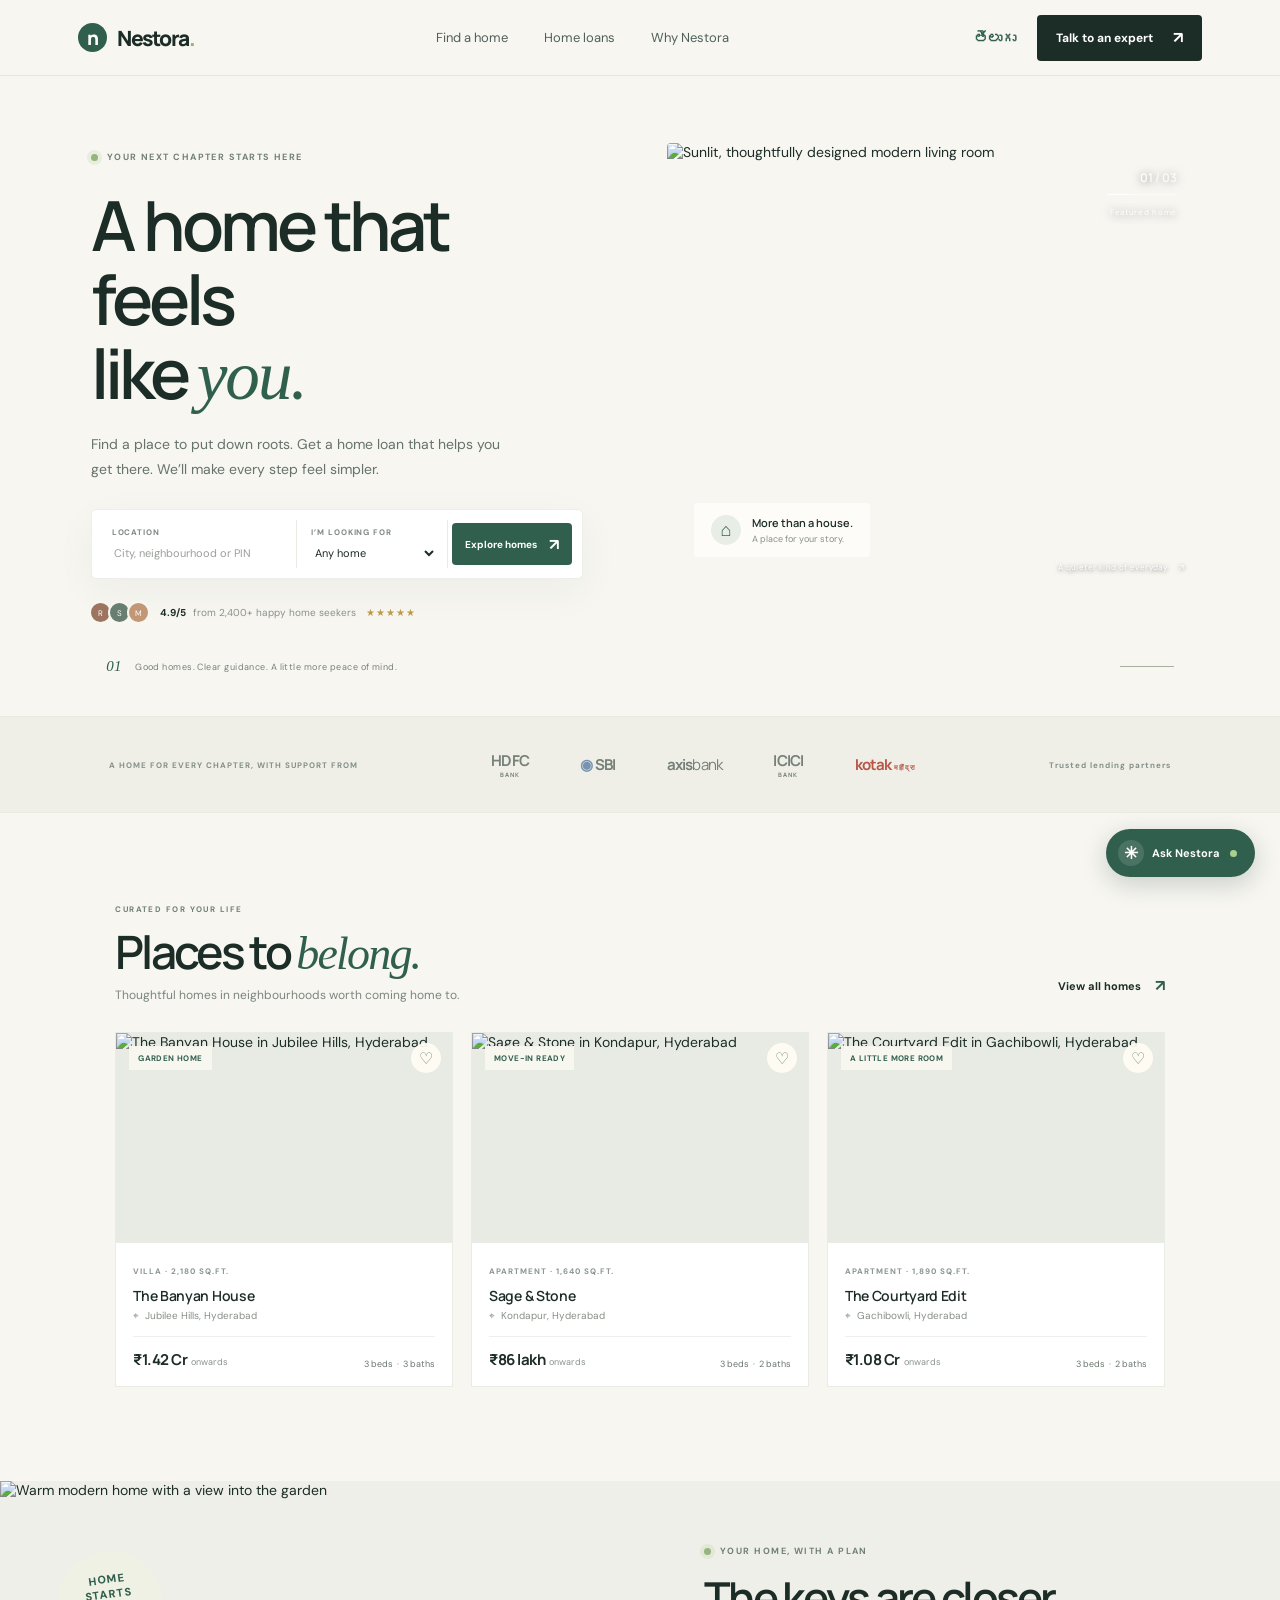
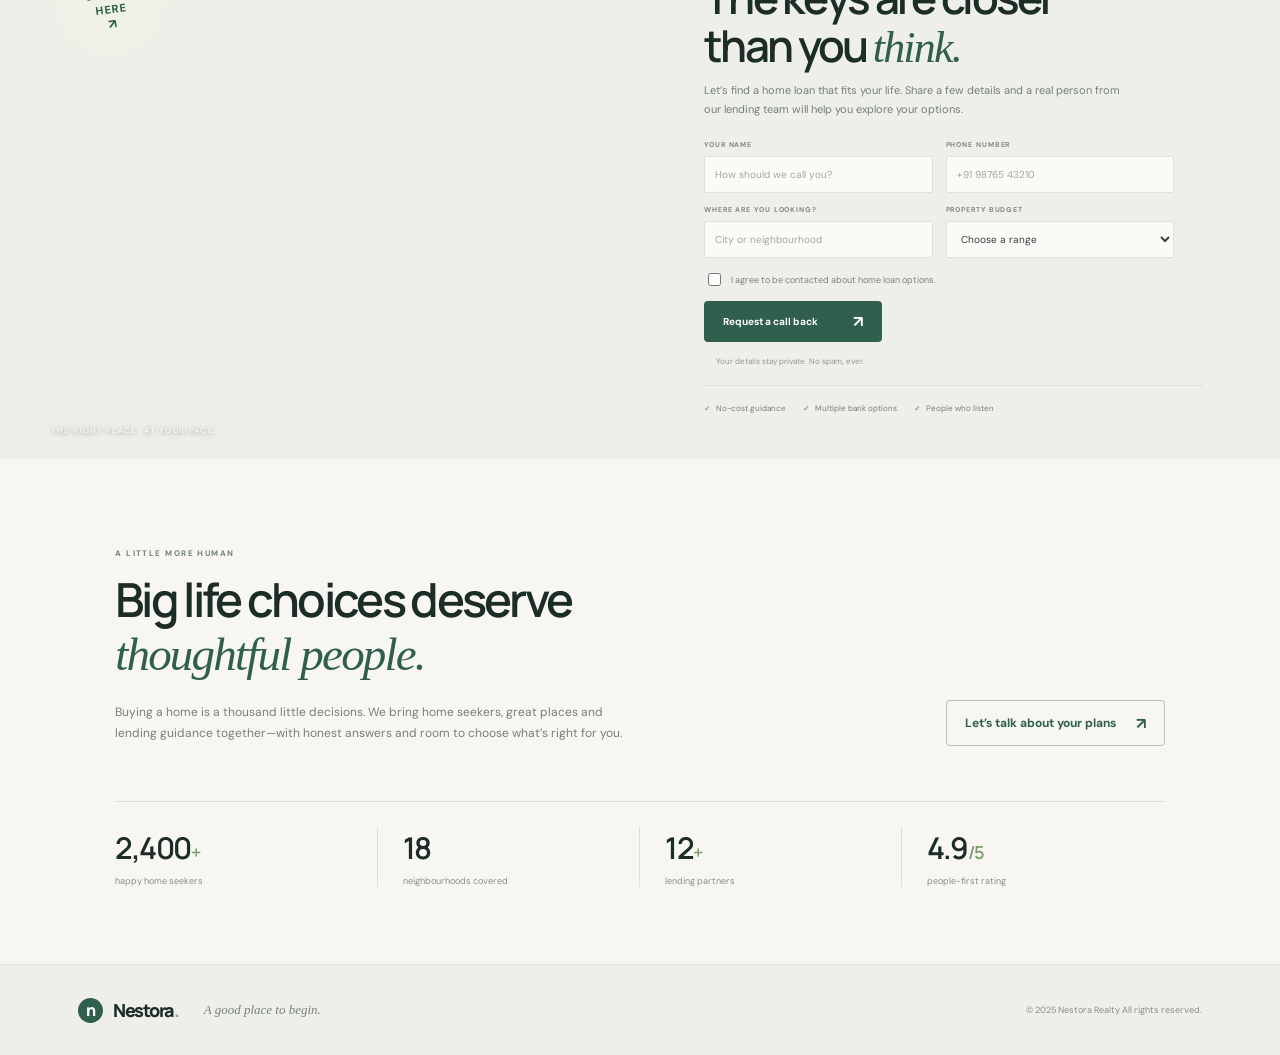
==== index.html @ 00c8e533 "Build Nestora bilingual real estate website" ====
<!doctype html>
<html lang="en">
<head>
  <meta charset="utf-8">
  <meta name="viewport" content="width=device-width, initial-scale=1">
  <meta name="theme-color" content="#f7f5ef">
  <meta name="description" content="Find a home and plan your home loan with Nestora Realty.">
  <title>Nestora — Find a place to call home</title>
  <link rel="preconnect" href="https://fonts.googleapis.com">
  <link rel="preconnect" href="https://fonts.gstatic.com" crossorigin>
  <link href="https://fonts.googleapis.com/css2?family=DM+Sans:wght@400;500;600;700&family=Manrope:wght@400;500;600;700;800&display=swap" rel="stylesheet">
  <link rel="stylesheet" href="styles.css">
  <script src="app.js" defer></script>
</head>
<body>
  <header class="topbar">
    <a class="brand" href="#home" aria-label="Nestora home"><span class="brand-mark">n</span><span>Nestora<span class="brand-dot">.</span></span></a>
    <nav class="main-nav" aria-label="Main navigation"><a href="#homes" data-i18n="navHomes">Find a home</a><a href="#loans" data-i18n="navLoans">Home loans</a><a href="#about" data-i18n="navAbout">Why Nestora</a></nav>
    <div class="top-actions"><button class="lang-switch" id="langSwitch" aria-label="Switch language">తెలుగు</button><a class="button button-dark nav-cta" href="#loans" data-i18n="navCta">Talk to an expert <span>↗</span></a><button class="menu-toggle" id="menuToggle" aria-label="Open menu">☰</button></div>
  </header>
  <main id="home">
    <section class="hero">
      <div class="hero-copy"><div class="eyebrow"><span class="live-dot"></span><span data-i18n="heroEyebrow">YOUR NEXT CHAPTER STARTS HERE</span></div><h1 data-i18n="heroTitle">A home that feels<br>like <em>you.</em></h1><p class="hero-lede" data-i18n="heroLead">Find a place to put down roots. Get a home loan that helps you get there. We’ll make every step feel simpler.</p>
        <form class="search-card" id="searchForm"><label class="search-field"><span data-i18n="searchLocation">LOCATION</span><span class="input-icon">⌖</span><input id="locationInput" placeholder="City, neighbourhood or PIN" data-i18n-placeholder="locationPlaceholder"></label><label class="search-field"><span data-i18n="searchType">I’M LOOKING FOR</span><select id="typeInput"><option value="all" data-i18n="anyHome">Any home</option><option value="Apartment" data-i18n="apartment">Apartment</option><option value="Villa" data-i18n="villa">Villa</option></select></label><button class="button button-green search-button" type="submit"><span data-i18n="searchBtn">Explore homes</span><span>↗</span></button></form>
        <div class="hero-proof"><div class="avatar-stack"><span>R</span><span>S</span><span>M</span></div><p><strong>4.9/5</strong> <span data-i18n="heroRating">from 2,400+ happy home seekers</span></p><span class="proof-stars">★★★★★</span></div>
      </div>
      <div class="hero-visual"><img src="https://images.unsplash.com/photo-1600210492486-724fe5c67fb0?auto=format&fit=crop&w=1400&q=85" alt="Sunlit, thoughtfully designed modern living room"><div class="photo-tag"><span class="tag-icon">⌂</span><span><strong data-i18n="photoTagTitle">More than a house.</strong><small data-i18n="photoTagText">A place for your story.</small></span></div><div class="hero-count"><strong>01 <span>/ 03</span></strong><div class="progress"><i></i></div><span data-i18n="featuredHome">Featured home</span></div><div class="photo-credit">A quieter kind of everyday <span>↗</span></div></div>
      <div class="hero-note"><span>01</span><span data-i18n="heroNote">Good homes. Clear guidance. A little more peace of mind.</span><span class="note-line"></span></div>
    </section>
    <section class="trust-strip"><span data-i18n="trustedBy">A HOME FOR EVERY CHAPTER, WITH SUPPORT FROM</span><div class="bank-logos"><b>HDFC <small>BANK</small></b><b><span class="sbi-mark">◉</span> SBI</b><b>axis<span>bank</span></b><b>ICICI <small>BANK</small></b><b class="kotak">kotak <small>महींद्रा</small></b></div><span class="strip-caption" data-i18n="partnerNote">Trusted lending partners</span></section>
    <section class="listings section-wrap" id="homes"><div class="section-heading"><div><div class="eyebrow">CURATED FOR YOUR LIFE</div><h2 data-i18n="listTitle">Places to <em>belong.</em></h2><p data-i18n="listLead">Thoughtful homes in neighbourhoods worth coming home to.</p></div><a class="text-link" href="#homes" id="viewAll" data-i18n="viewAll">View all homes <span>↗</span></a></div><div class="listing-grid" id="listingGrid"></div><div id="emptyState" class="empty-state" hidden data-i18n="empty">No homes match that search yet. Try a nearby city or change your filters.</div></section>
    <section class="loan-band" id="loans"><div class="loan-visual"><img src="https://images.unsplash.com/photo-1600566753086-00f18fb6b3ea?auto=format&fit=crop&w=1200&q=85" alt="Warm modern home with a view into the garden"><div class="loan-stamp">HOME<br>STARTS<br>HERE <span>↗</span></div><div class="loan-photo-caption">THE RIGHT PLACE, AT YOUR PACE.</div></div><div class="loan-content"><div class="eyebrow"><span class="live-dot"></span>YOUR HOME, WITH A PLAN</div><h2 data-i18n="loanTitle">The keys are closer<br>than you <em>think.</em></h2><p data-i18n="loanLead">Let’s find a home loan that fits your life. Share a few details and a real person from our lending team will help you explore your options.</p><form class="loan-form" id="loanForm"><div class="form-row"><label><span data-i18n="nameLabel">YOUR NAME</span><input required name="name" placeholder="How should we call you?" data-i18n-placeholder="namePlaceholder"></label><label><span data-i18n="phoneLabel">PHONE NUMBER</span><input required name="phone" type="tel" inputmode="tel" pattern="[0-9+() -]{10,16}" placeholder="+91 98765 43210"></label></div><div class="form-row"><label><span data-i18n="cityLabel">WHERE ARE YOU LOOKING?</span><input required name="city" placeholder="City or neighbourhood" data-i18n-placeholder="cityPlaceholder"></label><label><span data-i18n="budgetLabel">PROPERTY BUDGET</span><select name="budget" required><option value="" data-i18n="budgetChoose">Choose a range</option><option>₹25–50 lakh</option><option>₹50 lakh–₹1 crore</option><option>₹1–2 crore</option><option>₹2 crore+</option></select></label></div><label class="consent"><input type="checkbox" required><span data-i18n="consentText">I agree to be contacted about home loan options.</span></label><button class="button button-green submit-button" type="submit"><span data-i18n="loanSubmit">Request a call back</span><span>↗</span></button><p class="form-message" id="formMessage" aria-live="polite"></p><small class="privacy-note" data-i18n="privacyNote">Your details stay private. No spam, ever.</small></form><div class="loan-trust"><span>✓ <span data-i18n="trust1">No-cost guidance</span></span><span>✓ <span data-i18n="trust2">Multiple bank options</span></span><span>✓ <span data-i18n="trust3">People who listen</span></span></div></div></section>
    <section class="about section-wrap" id="about"><span class="eyebrow">A LITTLE MORE HUMAN</span><h2 data-i18n="aboutTitle">Big life choices deserve<br><em>thoughtful people.</em></h2><div class="about-bottom"><p data-i18n="aboutText">Buying a home is a thousand little decisions. We bring home seekers, great places and lending guidance together—with honest answers and room to choose what’s right for you.</p><a class="button button-outline" href="#loans" data-i18n="aboutCta">Let’s talk about your plans <span>↗</span></a></div><div class="stats-row"><div><strong>2,400<span>+</span></strong><small data-i18n="stat1">happy home seekers</small></div><div><strong>18</strong><small data-i18n="stat2">neighbourhoods covered</small></div><div><strong>12<span>+</span></strong><small data-i18n="stat3">lending partners</small></div><div><strong>4.9<span>/5</span></strong><small data-i18n="stat4">people-first rating</small></div></div></section>
  </main>
  <footer><a class="brand" href="#home"><span class="brand-mark">n</span><span>Nestora<span class="brand-dot">.</span></span></a><p data-i18n="footerText">A good place to begin.</p><span>© 2025 Nestora Realty <span data-i18n="footerRights">All rights reserved.</span></span></footer>
  <button class="chat-launch" id="chatLaunch" aria-label="Open chat"><span class="chat-bubble-icon">✳</span><span data-i18n="chatUs">Ask Nestora</span><i></i></button>
  <aside class="chat-panel" id="chatPanel" aria-label="Nestora chat" aria-hidden="true"><div class="chat-head"><div class="chat-brand-mark">n</div><div><strong data-i18n="chatTitle">A little help?</strong><small><i></i><span data-i18n="chatOnline">Here to help you find home</span></small></div><button id="chatClose" aria-label="Close chat">×</button></div><div class="chat-messages" id="chatMessages"><div class="chat-day" data-i18n="today">TODAY</div><div class="message bot-message"><span data-i18n="chatGreeting">Hi there! I’m Nestora. Looking for a home or have a loan question? I’m happy to help.</span><small>Nestora · now</small></div><div class="quick-replies"><button data-reply="homes" data-i18n="quickHomes">Find a home</button><button data-reply="loans" data-i18n="quickLoans">Home loans</button><button data-reply="person" data-i18n="quickPerson">Talk to a person</button></div></div><form class="chat-compose" id="chatForm"><input id="chatInput" autocomplete="off" placeholder="Write a message…" data-i18n-placeholder="chatPlaceholder"><button aria-label="Send message">↑</button></form><div class="chat-footer" data-i18n="chatFooter">Usually replies in a few minutes</div></aside>
</body>
</html>
---- styles.css ----
:root{--ink:#1c2c27;--muted:#74817a;--green:#315f4e;--green-dark:#264d3e;--lime:#c6dbb1;--paper:#f7f6f1;--line:#e7e8e0;--white:#fff;--serif:Georgia,"Times New Roman",serif;--sans:"DM Sans",Arial,sans-serif;--display:Manrope,"DM Sans",Arial,sans-serif}*{box-sizing:border-box}html{scroll-behavior:smooth;scroll-padding-top:80px}body{margin:0;background:var(--paper);color:var(--ink);font-family:var(--sans);font-size:14px;-webkit-font-smoothing:antialiased}a{color:inherit;text-decoration:none}button,input,select{font:inherit}.topbar{height:76px;display:flex;align-items:center;justify-content:space-between;padding:0 6.1%;border-bottom:1px solid rgba(28,44,39,.08);background:var(--paper);position:sticky;top:0;z-index:10}.brand{display:flex;align-items:center;gap:10px;font-family:var(--display);font-size:21px;font-weight:800;letter-spacing:-1.3px}.brand-mark{height:29px;width:29px;display:grid;place-items:center;background:var(--green);color:white;border-radius:50%;font:800 19px var(--display);letter-spacing:-1px}.brand-dot{color:#96ae79}.main-nav{display:flex;gap:36px;color:#50615a;font-size:13px}.main-nav a:hover,.text-link:hover{color:var(--green)}.top-actions{display:flex;align-items:center;gap:18px}.lang-switch{border:0;background:transparent;color:var(--green);font-weight:700;cursor:pointer;padding:10px 3px}.button{min-height:46px;padding:0 18px;display:inline-flex;align-items:center;justify-content:center;gap:20px;border:1px solid transparent;border-radius:4px;font-size:12px;font-weight:700;transition:.2s;cursor:pointer}.button span:last-child{font-size:16px}.button-dark{background:var(--ink);color:white}.button-dark:hover{background:var(--green)}.button-green{background:var(--green);color:white}.button-green:hover{background:var(--green-dark);transform:translateY(-1px)}.menu-toggle{display:none;border:0;background:transparent;font-size:19px}.hero{padding:67px 6.1% 41px;display:grid;grid-template-columns:1fr 1.06fr;grid-template-rows:1fr auto;column-gap:7.5%;min-height:586px}.hero-copy{padding:8px 0 0 2.5%;max-width:535px}.eyebrow{font-size:9px;letter-spacing:1.45px;font-weight:700;color:#718176;display:flex;align-items:center;gap:9px}.live-dot{display:inline-block;width:7px;height:7px;border-radius:50%;background:#94b57c;box-shadow:0 0 0 4px #94b57c24}.hero h1,.section-heading h2,.loan-content h2,.about h2{font-family:var(--display);font-size:clamp(49px,5.4vw,74px);line-height:1.07;letter-spacing:-4px;margin:25px 0 19px;font-weight:600}.hero h1 em,.section-heading h2 em,.loan-content h2 em,.about h2 em{font-family:var(--serif);font-weight:400;color:var(--green);letter-spacing:-2px}.hero-lede{font-size:14px;line-height:1.8;color:#65736b;max-width:410px;margin-bottom:27px}.search-card{background:white;padding:10px;display:grid;grid-template-columns:1.15fr .86fr auto;gap:4px;box-shadow:0 12px 40px #3143380c;border:1px solid #eeeee8;border-radius:5px}.search-field{min-width:0;padding:7px 10px;display:flex;flex-direction:column;gap:8px;border-right:1px solid #eaebe5}.search-field>span:first-child,.loan-form label>span:first-child{font-size:8px;font-weight:700;letter-spacing:.9px;color:#7e8982}.search-field input,.search-field select{width:100%;border:0;outline:0;font-size:11px;color:var(--ink);background:white}.search-field input::placeholder{color:#9a9f9a}.search-field select{cursor:pointer}.search-button{align-self:center;min-height:42px;padding:0 12px;gap:12px;font-size:10px;white-space:nowrap}.input-icon{display:none}.hero-proof{display:flex;align-items:center;gap:10px;margin-top:22px}.avatar-stack{display:flex;padding-left:2px}.avatar-stack span{margin-left:-4px;height:23px;width:23px;border:2px solid var(--paper);border-radius:50%;display:grid;place-items:center;font-size:8px;color:white;background:#9d7460}.avatar-stack span:nth-child(2){background:#687e71}.avatar-stack span:nth-child(3){background:#c29775}.hero-proof p{margin:0;color:#88928b;font-size:10px}.hero-proof p strong{color:var(--ink);margin-right:4px}.proof-stars{letter-spacing:1px;color:#bd9a4e;font-size:10px}.hero-visual{height:443px;position:relative;border-radius:4px;overflow:hidden}.hero-visual>img{width:100%;height:100%;object-fit:cover;object-position:center 55%}.photo-tag{position:absolute;bottom:29px;left:27px;background:#fffdf9ed;padding:12px 17px;display:flex;align-items:center;gap:11px;border-radius:3px}.tag-icon{width:30px;height:30px;border-radius:50%;display:grid;place-items:center;background:#e8eee5;color:var(--green);font-size:18px}.photo-tag strong,.photo-tag small{display:block}.photo-tag strong{font:600 11px var(--display)}.photo-tag small{color:#879087;font-size:9px;margin-top:3px}.hero-count{position:absolute;top:25px;right:25px;text-align:right;color:white;text-shadow:0 1px 8px #0008}.hero-count strong{font:600 12px var(--display)}.hero-count strong span{opacity:.65}.progress{width:70px;height:1px;background:#ffffff75;margin:8px 0 6px auto}.progress i{display:block;width:33%;height:1px;background:white}.hero-count>span{font-size:8px;letter-spacing:.7px}.photo-credit{position:absolute;bottom:14px;right:18px;font-size:8px;color:white;letter-spacing:.4px;text-shadow:0 1px 4px #0008}.photo-credit span{margin-left:9px}.hero-note{grid-column:1/-1;display:flex;align-items:center;gap:13px;margin-top:34px;padding:0 2.5%;font-size:9px;letter-spacing:.45px;color:#77827b}.hero-note>span:first-child{font:italic 15px var(--serif);color:var(--green)}.note-line{width:54px;height:1px;background:#a6b19f;margin-left:auto}.trust-strip{height:97px;padding:0 8.5%;display:flex;align-items:center;justify-content:space-between;background:#efefe8;border-top:1px solid #eaeae2;border-bottom:1px solid #eaeae2}.trust-strip>span:first-child,.strip-caption{font-size:8px;color:#849087;font-weight:700;letter-spacing:1px}.bank-logos{display:flex;align-items:center;gap:clamp(20px,4vw,52px);color:#758078;font-family:var(--display);font-size:15px;font-weight:800;letter-spacing:-.8px}.bank-logos small{font-size:6px;display:block;letter-spacing:1px;text-align:center}.bank-logos span:not(.sbi-mark){font-weight:400}.bank-logos .sbi-mark{color:#7693b1}.bank-logos .kotak{color:#b75648}.bank-logos .kotak small{display:inline;font-size:7px}.listings{padding-top:91px;padding-bottom:94px}.section-wrap{padding-left:9%;padding-right:9%}.section-heading{display:flex;justify-content:space-between;align-items:flex-end;margin-bottom:29px}.section-heading .eyebrow{font-size:8px}.section-heading h2,.loan-content h2,.about h2{font-size:46px;letter-spacing:-2.7px;margin:13px 0 9px}.section-heading h2 em,.loan-content h2 em,.about h2 em{letter-spacing:-1.8px}.section-heading p{font-size:12px;color:#7a867e;margin:0}.text-link{display:flex;gap:14px;align-items:center;font-size:11px;font-weight:700;padding-bottom:7px}.text-link span{font-size:16px;color:var(--green)}.listing-grid{display:grid;grid-template-columns:repeat(3,1fr);gap:18px}.listing-card{min-width:0;background:white;border:1px solid #e9ebe5;transition:transform .25s,box-shadow .25s}.listing-card:hover{transform:translateY(-4px);box-shadow:0 12px 30px #1d332b14}.listing-photo{height:210px;position:relative;overflow:hidden;background:#e8ebe4}.listing-photo img{height:100%;width:100%;object-fit:cover;transition:transform .4s}.listing-card:hover .listing-photo img{transform:scale(1.04)}.listing-badge{position:absolute;top:13px;left:13px;background:#f8f8f2eF;padding:7px 9px;font-size:8px;font-weight:700;letter-spacing:.4px;color:var(--green)}.save-home{position:absolute;top:10px;right:11px;border:0;background:#fffdf2ee;width:30px;height:30px;border-radius:50%;color:#738078;cursor:pointer;font-size:16px}.save-home.saved{color:#b35653}.listing-body{padding:17px 17px 16px}.listing-kicker{font-size:8px;letter-spacing:1px;font-weight:700;color:#8b968e}.listing-body h3{font:600 14px var(--display);margin:8px 0 4px;letter-spacing:-.3px}.listing-location{font-size:10px;color:#879088}.listing-bottom{border-top:1px solid #eff0eb;margin-top:14px;padding-top:12px;display:flex;justify-content:space-between;align-items:end}.listing-price strong{font:700 15px var(--display);letter-spacing:-.5px}.listing-price span{font-size:9px;color:#89928b}.listing-spec{font-size:9px;color:#69776e}.empty-state{text-align:center;padding:60px 15px;color:#77827b}.loan-band{background:#eeefe8;display:grid;grid-template-columns:1fr 1fr;min-height:565px}.loan-visual{position:relative;min-height:565px;overflow:hidden}.loan-visual>img{height:100%;width:100%;position:absolute;inset:0;object-fit:cover}.loan-stamp{position:absolute;left:9%;top:12%;width:104px;height:104px;border-radius:50%;display:flex;flex-direction:column;align-items:center;justify-content:center;text-align:center;background:#eef2e4ed;color:var(--green);font-size:11px;font-weight:800;letter-spacing:1px;line-height:1.35;transform:rotate(-8deg)}.loan-stamp span{font-size:13px}.loan-photo-caption{position:absolute;bottom:24px;left:8%;color:white;letter-spacing:1.3px;font-size:8px;text-shadow:0 1px 5px #0008}.loan-content{padding:64px 12% 46px 10%;display:flex;flex-direction:column;justify-content:center}.loan-content h2{font-size:44px;margin:17px 0 10px}.loan-content>p{color:#748078;font-size:11px;line-height:1.75;max-width:420px;margin:0 0 21px}.loan-form{max-width:470px}.form-row{display:grid;grid-template-columns:1fr 1fr;gap:13px;margin-bottom:12px}.loan-form label:not(.consent){display:flex;flex-direction:column;gap:7px}.loan-form label>span:first-child{font-size:7px}.loan-form input:not([type=checkbox]),.loan-form select{width:100%;height:37px;border:1px solid #dfe2d9;background:#fafaf6;padding:0 10px;outline:none;font-size:10px;color:#36443d;border-radius:2px}.loan-form input:focus,.loan-form select:focus{border-color:#8ea68d}.loan-form input::placeholder{color:#a1a8a1}.loan-form select{cursor:pointer}.consent{display:flex;align-items:center;gap:7px;color:#78837c;font-size:9px;margin:2px 0 12px}.consent input{accent-color:var(--green)}.submit-button{min-height:41px;font-size:10px;gap:35px}.privacy-note{font-size:8px;color:#909990;margin-left:12px}.form-message{font-size:10px;color:var(--green);margin:8px 0 0}.form-message.error{color:#a44840}.loan-trust{display:flex;gap:17px;padding-top:17px;margin-top:17px;border-top:1px solid #dde0d8;color:#738077;font-size:8px}.loan-trust>span{display:flex;gap:5px}.loan-trust>span:first-letter{color:var(--green)}.about{padding-top:89px;padding-bottom:77px}.about>.eyebrow{font-size:8px}.about h2{font-size:47px;line-height:1.12;margin:15px 0 20px}.about-bottom{display:flex;justify-content:space-between;align-items:center;gap:30px}.about-bottom p{max-width:510px;font-size:12px;line-height:1.8;color:#748078;margin:0}.button-outline{border-color:#b9c2b7;color:var(--green);white-space:nowrap}.button-outline:hover{background:#eef0e9}.stats-row{margin-top:55px;padding-top:25px;border-top:1px solid #dedfd7;display:grid;grid-template-columns:repeat(4,1fr)}.stats-row>div{display:flex;flex-direction:column;gap:7px;border-right:1px solid #dedfd7;padding-left:25px}.stats-row>div:first-child{padding-left:0}.stats-row>div:last-child{border:0}.stats-row strong{font:600 30px var(--display);letter-spacing:-1.5px}.stats-row strong span{font-size:18px;color:#7d9b70}.stats-row small{font-size:9px;color:#859087}footer{padding:24px 6.1%;display:flex;align-items:center;gap:25px;background:#eeefe8;border-top:1px solid #e4e5de}footer .brand{font-size:18px}footer .brand-mark{height:25px;width:25px;font-size:16px}footer p{font:italic 13px var(--serif);color:#768279;margin-right:auto}footer>span{font-size:9px;color:#879087}.chat-launch{position:fixed;right:25px;bottom:23px;z-index:19;border:0;border-radius:30px;background:var(--green);color:white;min-height:48px;padding:0 18px 0 12px;display:flex;align-items:center;gap:8px;box-shadow:0 7px 24px #1c332b35;cursor:pointer;font-weight:700;font-size:11px}.chat-launch:hover{background:var(--green-dark)}.chat-bubble-icon{height:26px;width:26px;display:grid;place-items:center;background:#ffffff20;border-radius:50%;font-size:17px}.chat-launch i,.chat-head small i{width:7px;height:7px;background:#a8d18f;border-radius:50%;display:block}.chat-launch i{margin-left:2px}.chat-panel{position:fixed;z-index:20;bottom:82px;right:25px;width:345px;height:455px;background:#fff;border-radius:9px;box-shadow:0 16px 65px #1b2d2540;display:flex;flex-direction:column;overflow:hidden;opacity:0;visibility:hidden;transform:translateY(12px);transition:.22s}.chat-panel.open{opacity:1;visibility:visible;transform:translateY(0)}.chat-head{height:68px;flex-shrink:0;display:flex;align-items:center;gap:11px;padding:0 16px;background:var(--green);color:white}.chat-brand-mark{width:33px;height:33px;border-radius:50%;display:grid;place-items:center;background:#ffffff21;font:800 20px var(--display)}.chat-head strong{font:700 12px var(--display)}.chat-head small{display:flex;align-items:center;gap:5px;font-size:9px;color:#d5e0d7;margin-top:5px}.chat-head small i{width:6px;height:6px}.chat-head>button{margin-left:auto;border:0;background:transparent;color:white;font-size:25px;cursor:pointer}.chat-messages{flex:1;overflow:auto;padding:14px;background:#fafbf8}.chat-day{text-align:center;color:#9aa29b;font-size:8px;letter-spacing:1px;margin:2px 0 14px}.message{max-width:84%;padding:11px 12px;border-radius:3px 11px 11px 11px;background:#eeefe9;font-size:10px;line-height:1.6;color:#415048}.message small{display:block;margin-top:6px;color:#919a93;font-size:8px}.user-message{margin:12px 0 0 auto;background:var(--green);color:white;border-radius:11px 3px 11px 11px}.user-message small{color:#d4dfd6}.quick-replies{display:flex;flex-wrap:wrap;gap:6px;margin-top:11px}.quick-replies button{border:1px solid #cfd9cd;border-radius:20px;background:white;color:var(--green);padding:7px 9px;font-size:9px;cursor:pointer}.quick-replies button:hover{background:#eef2e9}.chat-compose{height:51px;display:flex;padding:8px 10px;border-top:1px solid #edeee9;gap:6px}.chat-compose input{min-width:0;flex:1;border:0;outline:0;padding:0 5px;font-size:10px}.chat-compose button{width:34px;border:0;border-radius:50%;background:var(--green);color:white;font-size:17px;cursor:pointer}.chat-footer{text-align:center;font-size:8px;color:#98a098;padding:0 0 10px}.toast{position:fixed;z-index:30;bottom:82px;left:50%;transform:translateX(-50%);background:var(--ink);color:white;border-radius:4px;padding:12px 18px;font-size:11px;box-shadow:0 6px 24px #0002}@media(max-width:900px){.topbar{padding:0 4%}.main-nav{gap:18px}.hero{padding:50px 4% 33px;column-gap:4%;min-height:530px}.hero-copy{padding-left:0}.hero-visual{height:410px}.hero h1{font-size:59px}.search-card{grid-template-columns:1fr 1fr}.search-button{grid-column:1/-1;width:100%;min-height:38px}.search-field:nth-child(2){border-right:0}.trust-strip{padding:0 4%;gap:15px}.bank-logos{gap:19px;font-size:13px}.strip-caption{display:none}.section-wrap{padding-left:5%;padding-right:5%}.listing-photo{height:180px}.loan-content{padding-left:8%;padding-right:7%}.loan-trust{gap:9px}.loan-trust>span{font-size:7px}}@media(max-width:640px){.topbar{height:64px;padding:0 5%}.brand{font-size:19px}.brand-mark{height:27px;width:27px}.main-nav{display:none;position:absolute;left:0;right:0;top:64px;padding:18px 5%;background:var(--paper);border-bottom:1px solid var(--line);flex-direction:column;gap:18px}.main-nav.mobile-open{display:flex}.nav-cta{display:none}.top-actions{gap:13px}.menu-toggle{display:block}.hero{display:flex;flex-direction:column;padding:39px 5% 28px;gap:27px}.hero-copy{padding:0}.hero h1{font-size:58px;letter-spacing:-3.6px;margin:20px 0 12px}.hero-lede{font-size:12px;margin-bottom:18px}.search-card{grid-template-columns:1fr 1fr;padding:8px}.search-field{padding:6px}.search-field input,.search-field select{font-size:10px}.hero-proof{margin-top:15px}.hero-visual{height:330px}.hero-note{margin:0;padding:0;font-size:8px}.trust-strip{height:auto;min-height:88px;flex-direction:column;justify-content:center;gap:13px;padding:15px 3%}.trust-strip>span:first-child{text-align:center;font-size:7px}.bank-logos{gap:21px;font-size:12px}.listings{padding-top:61px;padding-bottom:61px}.section-wrap{padding-left:5%;padding-right:5%}.section-heading{align-items:flex-start;gap:12px}.section-heading h2,.loan-content h2,.about h2{font-size:38px}.section-heading p{font-size:10px;max-width:245px;line-height:1.55}.section-heading>.text-link{font-size:9px;white-space:nowrap;gap:5px;padding-top:25px}.listing-grid{grid-template-columns:1fr;gap:13px}.listing-photo{height:235px}.listing-body{padding:15px}.listing-bottom{margin-top:11px}.loan-band{grid-template-columns:1fr}.loan-visual{min-height:300px;height:300px}.loan-content{padding:43px 6% 38px}.loan-content>p{font-size:10px}.form-row{gap:9px}.loan-form input:not([type=checkbox]),.loan-form select{font-size:9px;padding:0 7px}.consent{font-size:8px}.loan-trust{justify-content:space-between;gap:5px}.loan-trust>span{font-size:7px}.about{padding-top:61px;padding-bottom:55px}.about h2{font-size:38px}.about-bottom{align-items:flex-start;flex-direction:column;gap:17px}.about-bottom p{font-size:11px}.stats-row{margin-top:34px;padding-top:19px;grid-template-columns:1fr 1fr;gap:20px 0}.stats-row>div{padding-left:15px}.stats-row>div:nth-child(odd){padding-left:0}.stats-row>div:nth-child(2){border:0}.stats-row strong{font-size:27px}footer{padding:20px 5%;flex-wrap:wrap;gap:10px 16px}footer .brand{font-size:17px}footer p{font-size:11px;margin-left:auto;margin-right:0}footer>span{width:100%;font-size:8px}.chat-launch{right:14px;bottom:13px;min-height:45px;padding-right:14px}.chat-panel{right:9px;bottom:68px;width:min(345px,calc(100vw - 18px));height:min(455px,calc(100dvh - 90px))}}@media(min-width:1200px){.hero{padding-left:max(6.1%,calc((100% - 1240px)/2));padding-right:max(6.1%,calc((100% - 1240px)/2))}.topbar,footer{padding-left:max(6.1%,calc((100% - 1240px)/2));padding-right:max(6.1%,calc((100% - 1240px)/2))}}
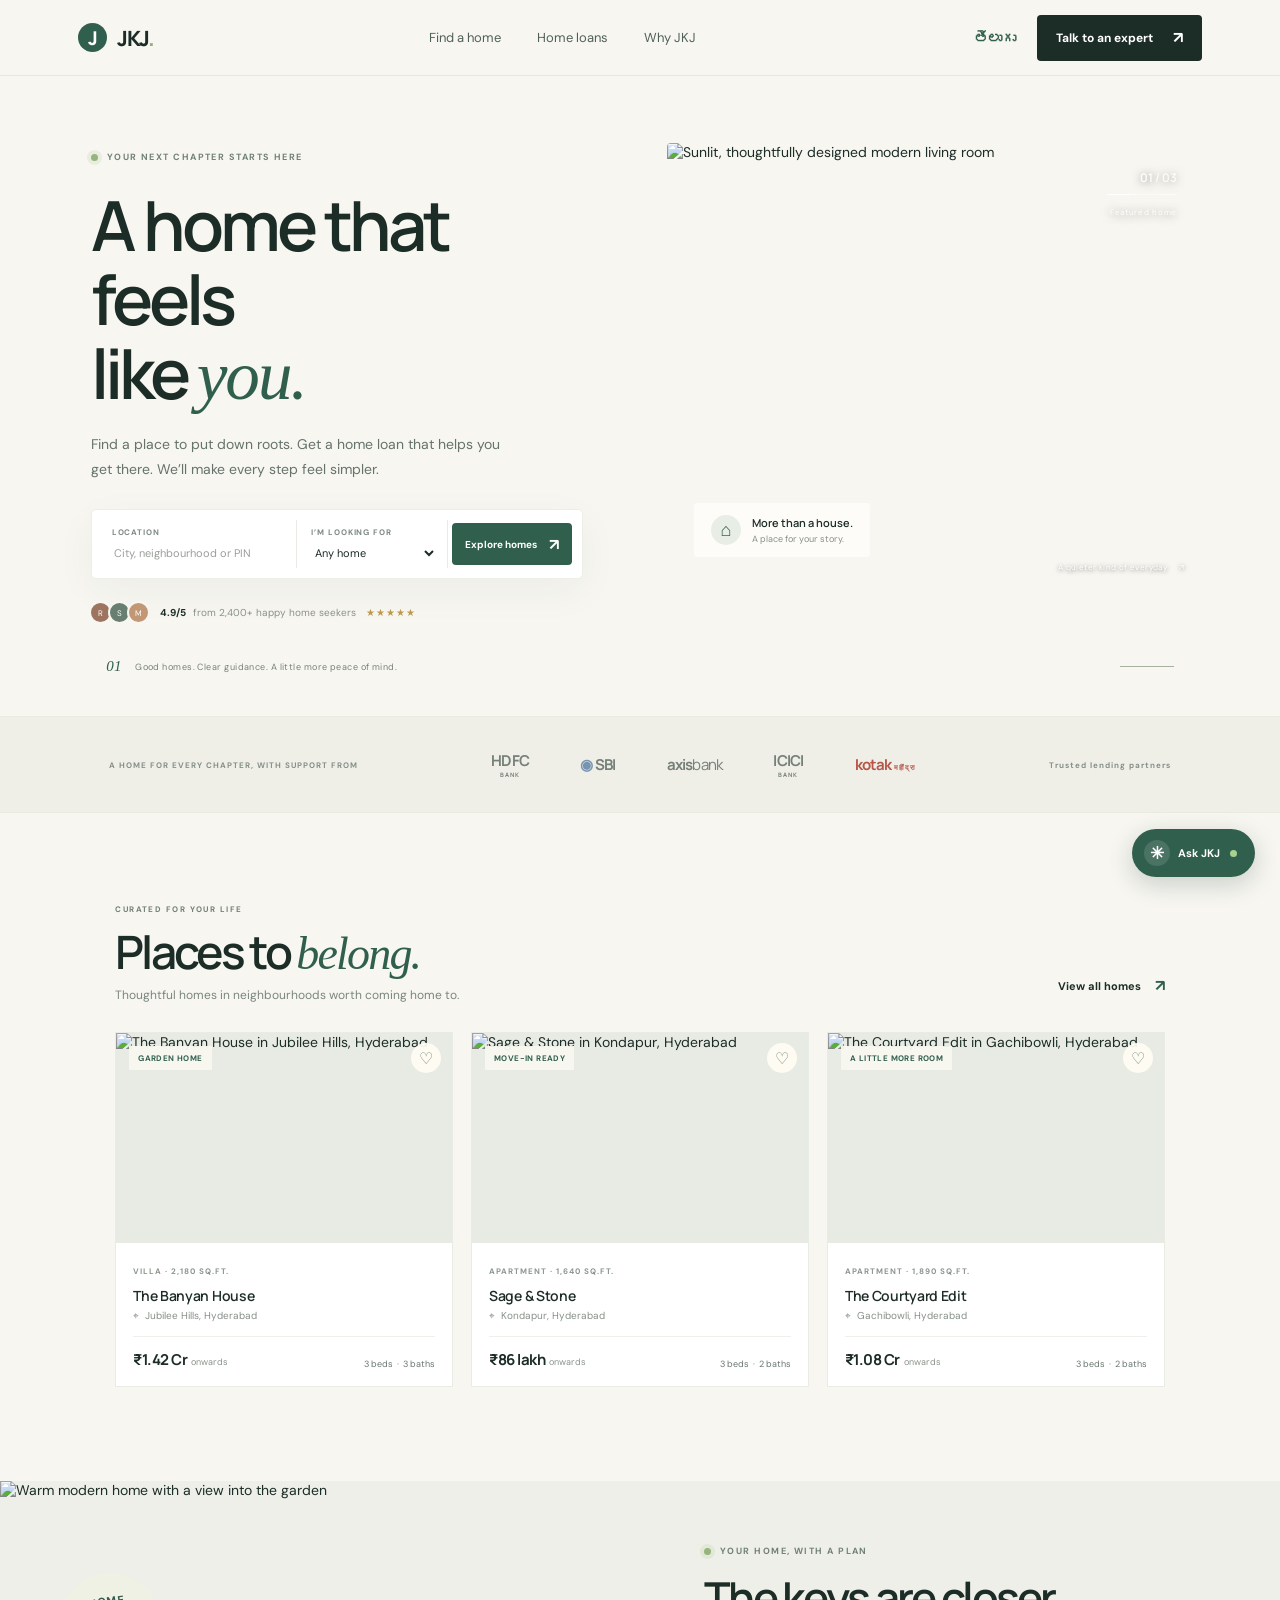
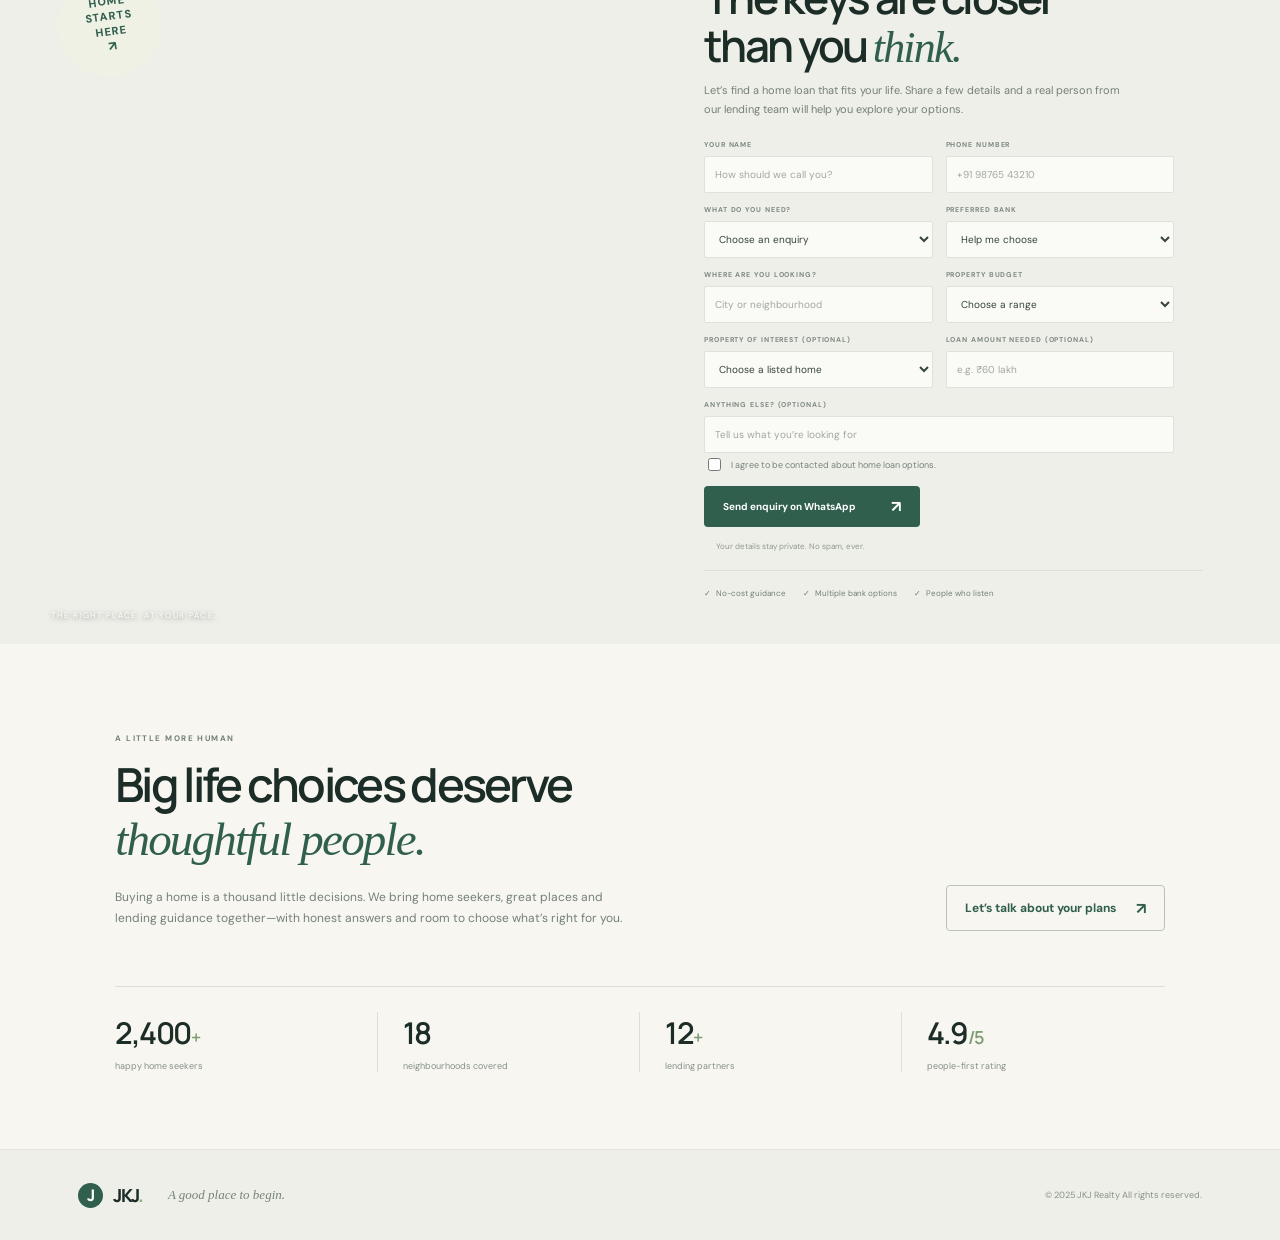
==== commit d4c5339b: "Add WhatsApp property and bank loan enquiries" ====
--- a/index.html
+++ b/index.html
@@ -4,8 +4,8 @@
   <meta charset="utf-8">
   <meta name="viewport" content="width=device-width, initial-scale=1">
   <meta name="theme-color" content="#f7f5ef">
-  <meta name="description" content="Find a home and plan your home loan with Nestora Realty.">
-  <title>Nestora — Find a place to call home</title>
+  <meta name="description" content="Find a home and plan your home loan with JKJ Realty.">
+  <title>JKJ — Find a place to call home</title>
   <link rel="preconnect" href="https://fonts.googleapis.com">
   <link rel="preconnect" href="https://fonts.gstatic.com" crossorigin>
   <link href="https://fonts.googleapis.com/css2?family=DM+Sans:wght@400;500;600;700&family=Manrope:wght@400;500;600;700;800&display=swap" rel="stylesheet">
@@ -14,8 +14,8 @@
 </head>
 <body>
   <header class="topbar">
-    <a class="brand" href="#home" aria-label="Nestora home"><span class="brand-mark">n</span><span>Nestora<span class="brand-dot">.</span></span></a>
-    <nav class="main-nav" aria-label="Main navigation"><a href="#homes" data-i18n="navHomes">Find a home</a><a href="#loans" data-i18n="navLoans">Home loans</a><a href="#about" data-i18n="navAbout">Why Nestora</a></nav>
+    <a class="brand" href="#home" aria-label="JKJ home"><span class="brand-mark">J</span><span>JKJ<span class="brand-dot">.</span></span></a>
+    <nav class="main-nav" aria-label="Main navigation"><a href="#homes" data-i18n="navHomes">Find a home</a><a href="#loans" data-i18n="navLoans">Home loans</a><a href="#about" data-i18n="navAbout">Why JKJ</a></nav>
     <div class="top-actions"><button class="lang-switch" id="langSwitch" aria-label="Switch language">తెలుగు</button><a class="button button-dark nav-cta" href="#loans" data-i18n="navCta">Talk to an expert <span>↗</span></a><button class="menu-toggle" id="menuToggle" aria-label="Open menu">☰</button></div>
   </header>
   <main id="home">
@@ -29,11 +29,11 @@
     </section>
     <section class="trust-strip"><span data-i18n="trustedBy">A HOME FOR EVERY CHAPTER, WITH SUPPORT FROM</span><div class="bank-logos"><b>HDFC <small>BANK</small></b><b><span class="sbi-mark">◉</span> SBI</b><b>axis<span>bank</span></b><b>ICICI <small>BANK</small></b><b class="kotak">kotak <small>महींद्रा</small></b></div><span class="strip-caption" data-i18n="partnerNote">Trusted lending partners</span></section>
     <section class="listings section-wrap" id="homes"><div class="section-heading"><div><div class="eyebrow">CURATED FOR YOUR LIFE</div><h2 data-i18n="listTitle">Places to <em>belong.</em></h2><p data-i18n="listLead">Thoughtful homes in neighbourhoods worth coming home to.</p></div><a class="text-link" href="#homes" id="viewAll" data-i18n="viewAll">View all homes <span>↗</span></a></div><div class="listing-grid" id="listingGrid"></div><div id="emptyState" class="empty-state" hidden data-i18n="empty">No homes match that search yet. Try a nearby city or change your filters.</div></section>
-    <section class="loan-band" id="loans"><div class="loan-visual"><img src="https://images.unsplash.com/photo-1600566753086-00f18fb6b3ea?auto=format&fit=crop&w=1200&q=85" alt="Warm modern home with a view into the garden"><div class="loan-stamp">HOME<br>STARTS<br>HERE <span>↗</span></div><div class="loan-photo-caption">THE RIGHT PLACE, AT YOUR PACE.</div></div><div class="loan-content"><div class="eyebrow"><span class="live-dot"></span>YOUR HOME, WITH A PLAN</div><h2 data-i18n="loanTitle">The keys are closer<br>than you <em>think.</em></h2><p data-i18n="loanLead">Let’s find a home loan that fits your life. Share a few details and a real person from our lending team will help you explore your options.</p><form class="loan-form" id="loanForm"><div class="form-row"><label><span data-i18n="nameLabel">YOUR NAME</span><input required name="name" placeholder="How should we call you?" data-i18n-placeholder="namePlaceholder"></label><label><span data-i18n="phoneLabel">PHONE NUMBER</span><input required name="phone" type="tel" inputmode="tel" pattern="[0-9+() -]{10,16}" placeholder="+91 98765 43210"></label></div><div class="form-row"><label><span data-i18n="cityLabel">WHERE ARE YOU LOOKING?</span><input required name="city" placeholder="City or neighbourhood" data-i18n-placeholder="cityPlaceholder"></label><label><span data-i18n="budgetLabel">PROPERTY BUDGET</span><select name="budget" required><option value="" data-i18n="budgetChoose">Choose a range</option><option>₹25–50 lakh</option><option>₹50 lakh–₹1 crore</option><option>₹1–2 crore</option><option>₹2 crore+</option></select></label></div><label class="consent"><input type="checkbox" required><span data-i18n="consentText">I agree to be contacted about home loan options.</span></label><button class="button button-green submit-button" type="submit"><span data-i18n="loanSubmit">Request a call back</span><span>↗</span></button><p class="form-message" id="formMessage" aria-live="polite"></p><small class="privacy-note" data-i18n="privacyNote">Your details stay private. No spam, ever.</small></form><div class="loan-trust"><span>✓ <span data-i18n="trust1">No-cost guidance</span></span><span>✓ <span data-i18n="trust2">Multiple bank options</span></span><span>✓ <span data-i18n="trust3">People who listen</span></span></div></div></section>
+    <section class="loan-band" id="loans"><div class="loan-visual"><img src="https://images.unsplash.com/photo-1600566753086-00f18fb6b3ea?auto=format&fit=crop&w=1200&q=85" alt="Warm modern home with a view into the garden"><div class="loan-stamp">HOME<br>STARTS<br>HERE <span>↗</span></div><div class="loan-photo-caption">THE RIGHT PLACE, AT YOUR PACE.</div></div><div class="loan-content"><div class="eyebrow"><span class="live-dot"></span>YOUR HOME, WITH A PLAN</div><h2 data-i18n="loanTitle">The keys are closer<br>than you <em>think.</em></h2><p data-i18n="loanLead">Let’s find a home loan that fits your life. Share a few details and a real person from our lending team will help you explore your options.</p><form class="loan-form" id="loanForm"><div class="form-row"><label><span data-i18n="nameLabel">YOUR NAME</span><input required name="name" placeholder="How should we call you?" data-i18n-placeholder="namePlaceholder"></label><label><span data-i18n="phoneLabel">PHONE NUMBER</span><input required name="phone" type="tel" inputmode="tel" pattern="[0-9+() -]{10,16}" placeholder="+91 98765 43210"></label></div><div class="form-row"><label><span data-i18n="interestLabel">WHAT DO YOU NEED?</span><select name="interest" required><option value="" data-i18n="interestChoose">Choose an enquiry</option><option value="Home loan" data-i18n="interestLoan">Home loan</option><option value="Property" data-i18n="interestProperty">Buy or enquire about a property</option><option value="Both" data-i18n="interestBoth">Both property and home loan</option></select></label><label><span data-i18n="bankLabel">PREFERRED BANK</span><select name="bank"><option value="Not sure" data-i18n="bankChoose">Help me choose</option><option>HDFC Bank</option><option>State Bank of India (SBI)</option><option>ICICI Bank</option><option>Axis Bank</option><option>Kotak Mahindra Bank</option><option>Bank of Baroda</option><option>Canara Bank</option><option>Other</option></select></label></div><div class="form-row"><label><span data-i18n="cityLabel">WHERE ARE YOU LOOKING?</span><input required name="city" placeholder="City or neighbourhood" data-i18n-placeholder="cityPlaceholder"></label><label><span data-i18n="budgetLabel">PROPERTY BUDGET</span><select name="budget" required><option value="" data-i18n="budgetChoose">Choose a range</option><option>₹25–50 lakh</option><option>₹50 lakh–₹1 crore</option><option>₹1–2 crore</option><option>₹2 crore+</option></select></label></div><div class="form-row"><label><span data-i18n="propertyLabel">PROPERTY OF INTEREST (OPTIONAL)</span><select name="property"><option value="Not selected" data-i18n="propertyChoose">Choose a listed home</option><option>The Banyan House — Jubilee Hills</option><option>Sage &amp; Stone — Kondapur</option><option>The Courtyard Edit — Gachibowli</option><option data-i18n="propertyOther">Other / not listed yet</option></select></label><label><span data-i18n="loanAmountLabel">LOAN AMOUNT NEEDED (OPTIONAL)</span><input name="loanAmount" placeholder="e.g. ₹60 lakh" data-i18n-placeholder="loanAmountPlaceholder"></label></div><label><span data-i18n="notesLabel">ANYTHING ELSE? (OPTIONAL)</span><input name="notes" placeholder="Tell us what you’re looking for" data-i18n-placeholder="notesPlaceholder"></label><label class="consent"><input type="checkbox" required><span data-i18n="consentText">I agree to be contacted about home loan options.</span></label><button class="button button-green submit-button" type="submit"><span data-i18n="loanSubmit">Send enquiry on WhatsApp</span><span>↗</span></button><p class="form-message" id="formMessage" aria-live="polite"></p><small class="privacy-note" data-i18n="privacyNote">Your details stay private. No spam, ever.</small></form><div class="loan-trust"><span>✓ <span data-i18n="trust1">No-cost guidance</span></span><span>✓ <span data-i18n="trust2">Multiple bank options</span></span><span>✓ <span data-i18n="trust3">People who listen</span></span></div></div></section>
     <section class="about section-wrap" id="about"><span class="eyebrow">A LITTLE MORE HUMAN</span><h2 data-i18n="aboutTitle">Big life choices deserve<br><em>thoughtful people.</em></h2><div class="about-bottom"><p data-i18n="aboutText">Buying a home is a thousand little decisions. We bring home seekers, great places and lending guidance together—with honest answers and room to choose what’s right for you.</p><a class="button button-outline" href="#loans" data-i18n="aboutCta">Let’s talk about your plans <span>↗</span></a></div><div class="stats-row"><div><strong>2,400<span>+</span></strong><small data-i18n="stat1">happy home seekers</small></div><div><strong>18</strong><small data-i18n="stat2">neighbourhoods covered</small></div><div><strong>12<span>+</span></strong><small data-i18n="stat3">lending partners</small></div><div><strong>4.9<span>/5</span></strong><small data-i18n="stat4">people-first rating</small></div></div></section>
   </main>
-  <footer><a class="brand" href="#home"><span class="brand-mark">n</span><span>Nestora<span class="brand-dot">.</span></span></a><p data-i18n="footerText">A good place to begin.</p><span>© 2025 Nestora Realty <span data-i18n="footerRights">All rights reserved.</span></span></footer>
-  <button class="chat-launch" id="chatLaunch" aria-label="Open chat"><span class="chat-bubble-icon">✳</span><span data-i18n="chatUs">Ask Nestora</span><i></i></button>
-  <aside class="chat-panel" id="chatPanel" aria-label="Nestora chat" aria-hidden="true"><div class="chat-head"><div class="chat-brand-mark">n</div><div><strong data-i18n="chatTitle">A little help?</strong><small><i></i><span data-i18n="chatOnline">Here to help you find home</span></small></div><button id="chatClose" aria-label="Close chat">×</button></div><div class="chat-messages" id="chatMessages"><div class="chat-day" data-i18n="today">TODAY</div><div class="message bot-message"><span data-i18n="chatGreeting">Hi there! I’m Nestora. Looking for a home or have a loan question? I’m happy to help.</span><small>Nestora · now</small></div><div class="quick-replies"><button data-reply="homes" data-i18n="quickHomes">Find a home</button><button data-reply="loans" data-i18n="quickLoans">Home loans</button><button data-reply="person" data-i18n="quickPerson">Talk to a person</button></div></div><form class="chat-compose" id="chatForm"><input id="chatInput" autocomplete="off" placeholder="Write a message…" data-i18n-placeholder="chatPlaceholder"><button aria-label="Send message">↑</button></form><div class="chat-footer" data-i18n="chatFooter">Usually replies in a few minutes</div></aside>
+  <footer><a class="brand" href="#home"><span class="brand-mark">J</span><span>JKJ<span class="brand-dot">.</span></span></a><p data-i18n="footerText">A good place to begin.</p><span>© 2025 JKJ Realty <span data-i18n="footerRights">All rights reserved.</span></span></footer>
+  <button class="chat-launch" id="chatLaunch" aria-label="Open chat"><span class="chat-bubble-icon">✳</span><span data-i18n="chatUs">Ask JKJ</span><i></i></button>
+  <aside class="chat-panel" id="chatPanel" aria-label="JKJ chat" aria-hidden="true"><div class="chat-head"><div class="chat-brand-mark">J</div><div><strong data-i18n="chatTitle">A little help?</strong><small><i></i><span data-i18n="chatOnline">Here to help you find home</span></small></div><button id="chatClose" aria-label="Close chat">×</button></div><div class="chat-messages" id="chatMessages"><div class="chat-day" data-i18n="today">TODAY</div><div class="message bot-message"><span data-i18n="chatGreeting">Hi there! I’m JKJ. Looking for a home or have a loan question? I’m happy to help.</span><small>JKJ · now</small></div><div class="quick-replies"><button data-reply="homes" data-i18n="quickHomes">Find a home</button><button data-reply="loans" data-i18n="quickLoans">Home loans</button><button data-reply="person" data-i18n="quickPerson">Talk to a person</button></div></div><form class="chat-compose" id="chatForm"><input id="chatInput" autocomplete="off" placeholder="Write a message…" data-i18n-placeholder="chatPlaceholder"><button aria-label="Send message">↑</button></form><div class="chat-footer" data-i18n="chatFooter">Usually replies in a few minutes</div></aside>
 </body>
 </html>
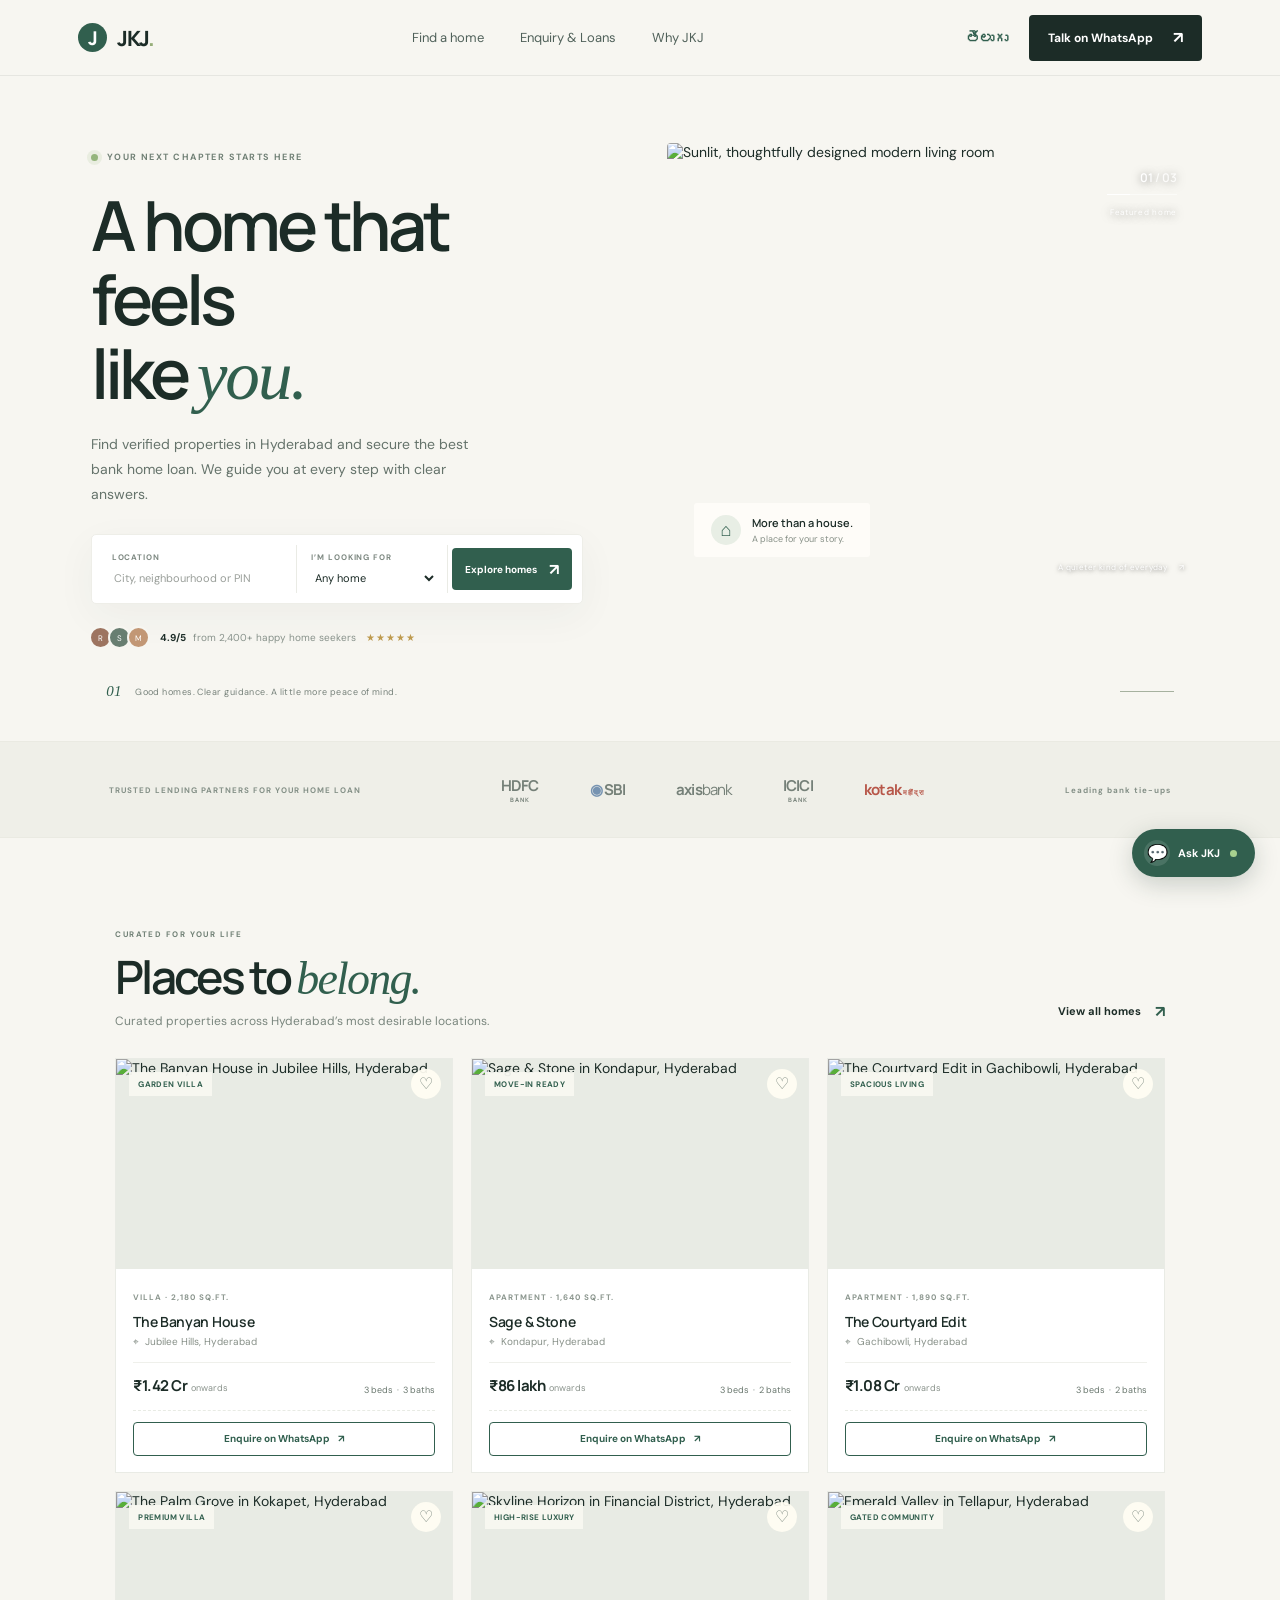
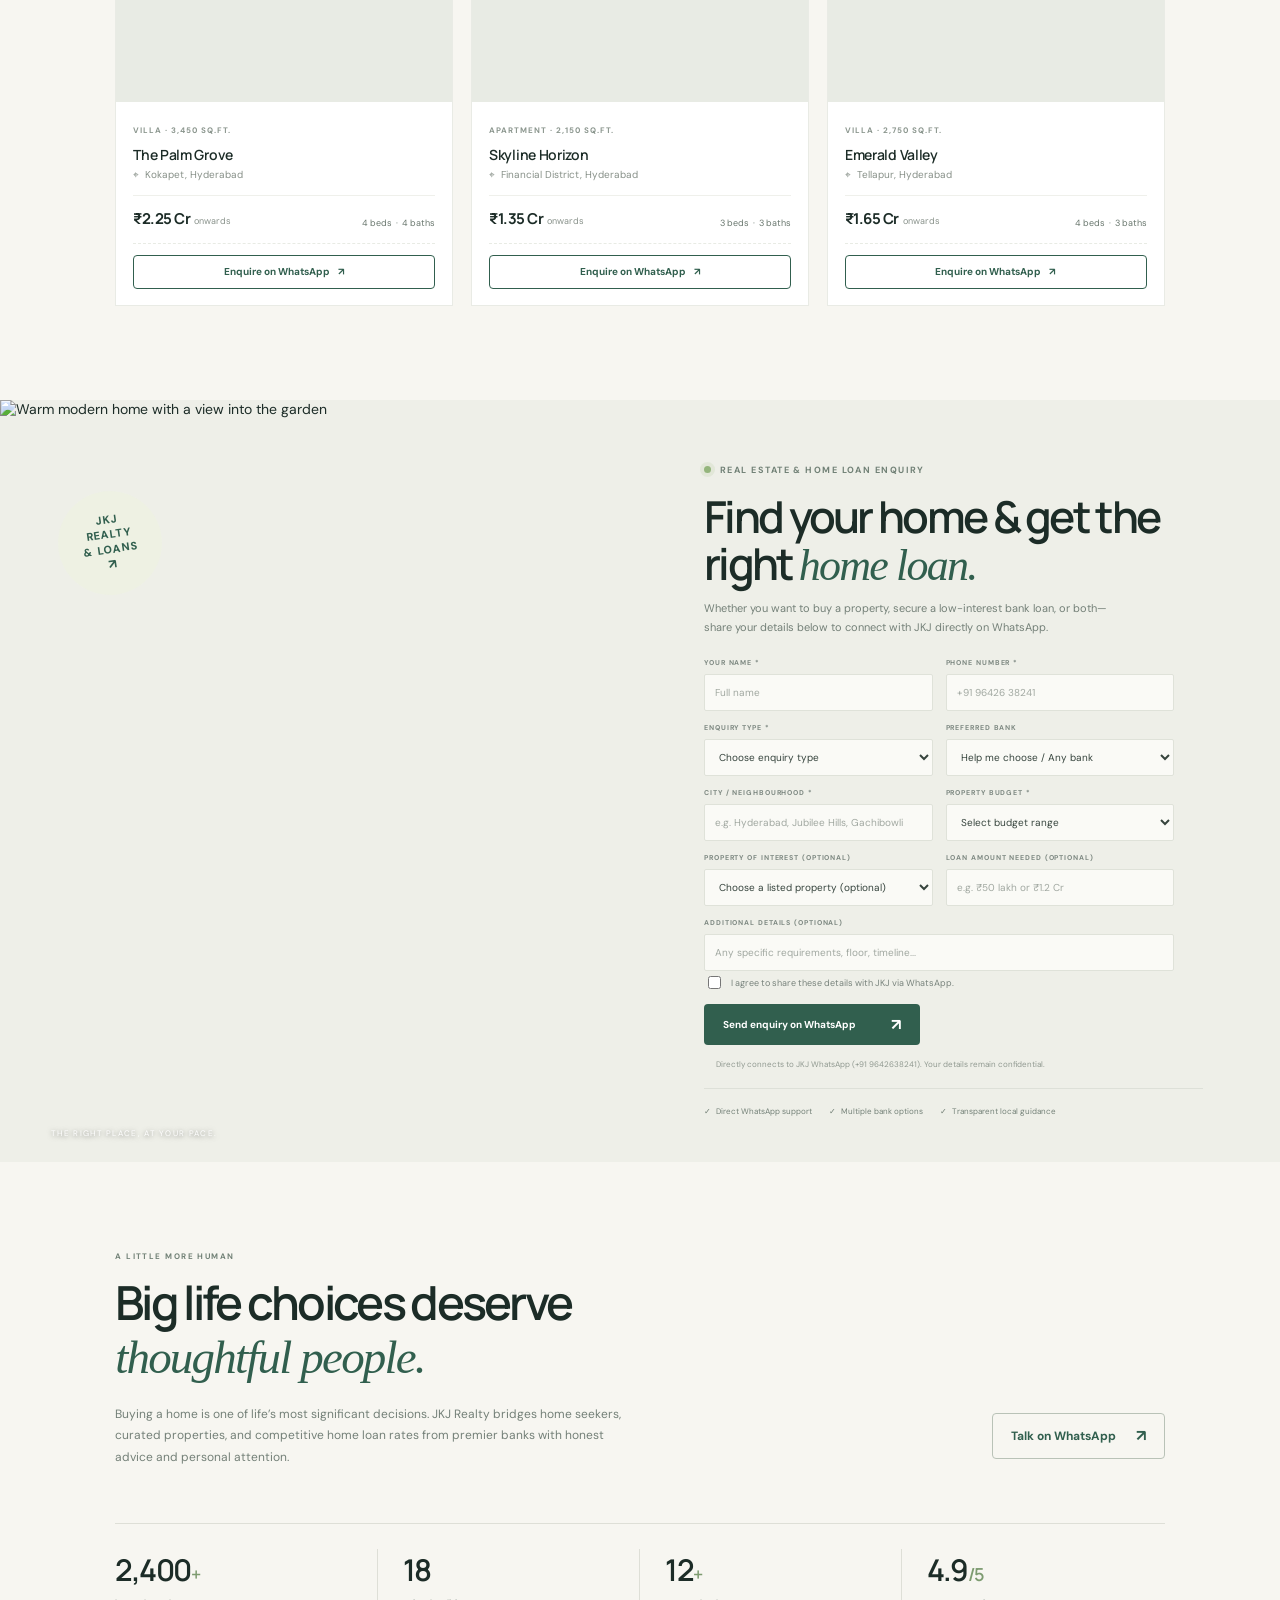
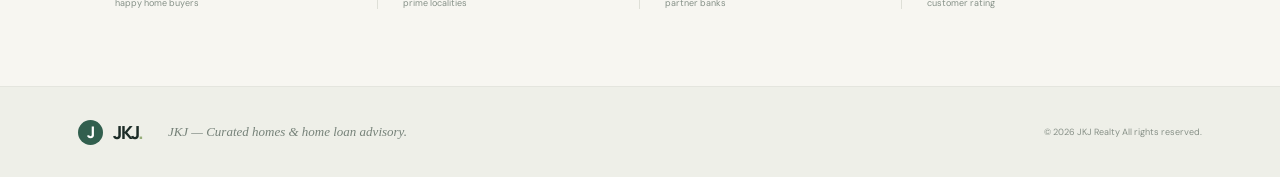
==== commit 4328474a: "Update JKJ website with bilingual support, comprehensive WhatsApp enquiry, and preview instructions" ====
--- a/index.html
+++ b/index.html
@@ -4,36 +4,293 @@
   <meta charset="utf-8">
   <meta name="viewport" content="width=device-width, initial-scale=1">
   <meta name="theme-color" content="#f7f5ef">
-  <meta name="description" content="Find a home and plan your home loan with JKJ Realty.">
-  <title>JKJ — Find a place to call home</title>
+  <meta name="description" content="Find premium properties in Hyderabad and plan your bank home loan with JKJ. Direct WhatsApp enquiry to +91 9642638241.">
+  <title>JKJ — Real Estate &amp; Home Loans | హైదరాబాద్</title>
   <link rel="preconnect" href="https://fonts.googleapis.com">
   <link rel="preconnect" href="https://fonts.gstatic.com" crossorigin>
   <link href="https://fonts.googleapis.com/css2?family=DM+Sans:wght@400;500;600;700&family=Manrope:wght@400;500;600;700;800&display=swap" rel="stylesheet">
   <link rel="stylesheet" href="styles.css">
+  <script src="https://cdn.jsdelivr.net/npm/@supabase/supabase-js@2"></script>
+  <script src="supabase-config.js"></script>
   <script src="app.js" defer></script>
 </head>
 <body>
   <header class="topbar">
     <a class="brand" href="#home" aria-label="JKJ home"><span class="brand-mark">J</span><span>JKJ<span class="brand-dot">.</span></span></a>
-    <nav class="main-nav" aria-label="Main navigation"><a href="#homes" data-i18n="navHomes">Find a home</a><a href="#loans" data-i18n="navLoans">Home loans</a><a href="#about" data-i18n="navAbout">Why JKJ</a></nav>
-    <div class="top-actions"><button class="lang-switch" id="langSwitch" aria-label="Switch language">తెలుగు</button><a class="button button-dark nav-cta" href="#loans" data-i18n="navCta">Talk to an expert <span>↗</span></a><button class="menu-toggle" id="menuToggle" aria-label="Open menu">☰</button></div>
+    <nav class="main-nav" aria-label="Main navigation">
+      <a href="#homes" data-i18n="navHomes">Find a home</a>
+      <a href="#loans" data-i18n="navLoans">Enquiry &amp; Loans</a>
+      <a href="#about" data-i18n="navAbout">Why JKJ</a>
+    </nav>
+    <div class="top-actions">
+      <button class="lang-switch" id="langSwitch" aria-label="Switch language">తెలుగు</button>
+      <a class="button button-dark nav-cta" href="#loans" data-i18n="navCta">Talk on WhatsApp <span>↗</span></a>
+      <button class="menu-toggle" id="menuToggle" aria-label="Open menu">☰</button>
+    </div>
   </header>
   <main id="home">
     <section class="hero">
-      <div class="hero-copy"><div class="eyebrow"><span class="live-dot"></span><span data-i18n="heroEyebrow">YOUR NEXT CHAPTER STARTS HERE</span></div><h1 data-i18n="heroTitle">A home that feels<br>like <em>you.</em></h1><p class="hero-lede" data-i18n="heroLead">Find a place to put down roots. Get a home loan that helps you get there. We’ll make every step feel simpler.</p>
-        <form class="search-card" id="searchForm"><label class="search-field"><span data-i18n="searchLocation">LOCATION</span><span class="input-icon">⌖</span><input id="locationInput" placeholder="City, neighbourhood or PIN" data-i18n-placeholder="locationPlaceholder"></label><label class="search-field"><span data-i18n="searchType">I’M LOOKING FOR</span><select id="typeInput"><option value="all" data-i18n="anyHome">Any home</option><option value="Apartment" data-i18n="apartment">Apartment</option><option value="Villa" data-i18n="villa">Villa</option></select></label><button class="button button-green search-button" type="submit"><span data-i18n="searchBtn">Explore homes</span><span>↗</span></button></form>
-        <div class="hero-proof"><div class="avatar-stack"><span>R</span><span>S</span><span>M</span></div><p><strong>4.9/5</strong> <span data-i18n="heroRating">from 2,400+ happy home seekers</span></p><span class="proof-stars">★★★★★</span></div>
-      </div>
-      <div class="hero-visual"><img src="https://images.unsplash.com/photo-1600210492486-724fe5c67fb0?auto=format&fit=crop&w=1400&q=85" alt="Sunlit, thoughtfully designed modern living room"><div class="photo-tag"><span class="tag-icon">⌂</span><span><strong data-i18n="photoTagTitle">More than a house.</strong><small data-i18n="photoTagText">A place for your story.</small></span></div><div class="hero-count"><strong>01 <span>/ 03</span></strong><div class="progress"><i></i></div><span data-i18n="featuredHome">Featured home</span></div><div class="photo-credit">A quieter kind of everyday <span>↗</span></div></div>
-      <div class="hero-note"><span>01</span><span data-i18n="heroNote">Good homes. Clear guidance. A little more peace of mind.</span><span class="note-line"></span></div>
-    </section>
-    <section class="trust-strip"><span data-i18n="trustedBy">A HOME FOR EVERY CHAPTER, WITH SUPPORT FROM</span><div class="bank-logos"><b>HDFC <small>BANK</small></b><b><span class="sbi-mark">◉</span> SBI</b><b>axis<span>bank</span></b><b>ICICI <small>BANK</small></b><b class="kotak">kotak <small>महींद्रा</small></b></div><span class="strip-caption" data-i18n="partnerNote">Trusted lending partners</span></section>
-    <section class="listings section-wrap" id="homes"><div class="section-heading"><div><div class="eyebrow">CURATED FOR YOUR LIFE</div><h2 data-i18n="listTitle">Places to <em>belong.</em></h2><p data-i18n="listLead">Thoughtful homes in neighbourhoods worth coming home to.</p></div><a class="text-link" href="#homes" id="viewAll" data-i18n="viewAll">View all homes <span>↗</span></a></div><div class="listing-grid" id="listingGrid"></div><div id="emptyState" class="empty-state" hidden data-i18n="empty">No homes match that search yet. Try a nearby city or change your filters.</div></section>
-    <section class="loan-band" id="loans"><div class="loan-visual"><img src="https://images.unsplash.com/photo-1600566753086-00f18fb6b3ea?auto=format&fit=crop&w=1200&q=85" alt="Warm modern home with a view into the garden"><div class="loan-stamp">HOME<br>STARTS<br>HERE <span>↗</span></div><div class="loan-photo-caption">THE RIGHT PLACE, AT YOUR PACE.</div></div><div class="loan-content"><div class="eyebrow"><span class="live-dot"></span>YOUR HOME, WITH A PLAN</div><h2 data-i18n="loanTitle">The keys are closer<br>than you <em>think.</em></h2><p data-i18n="loanLead">Let’s find a home loan that fits your life. Share a few details and a real person from our lending team will help you explore your options.</p><form class="loan-form" id="loanForm"><div class="form-row"><label><span data-i18n="nameLabel">YOUR NAME</span><input required name="name" placeholder="How should we call you?" data-i18n-placeholder="namePlaceholder"></label><label><span data-i18n="phoneLabel">PHONE NUMBER</span><input required name="phone" type="tel" inputmode="tel" pattern="[0-9+() -]{10,16}" placeholder="+91 98765 43210"></label></div><div class="form-row"><label><span data-i18n="interestLabel">WHAT DO YOU NEED?</span><select name="interest" required><option value="" data-i18n="interestChoose">Choose an enquiry</option><option value="Home loan" data-i18n="interestLoan">Home loan</option><option value="Property" data-i18n="interestProperty">Buy or enquire about a property</option><option value="Both" data-i18n="interestBoth">Both property and home loan</option></select></label><label><span data-i18n="bankLabel">PREFERRED BANK</span><select name="bank"><option value="Not sure" data-i18n="bankChoose">Help me choose</option><option>HDFC Bank</option><option>State Bank of India (SBI)</option><option>ICICI Bank</option><option>Axis Bank</option><option>Kotak Mahindra Bank</option><option>Bank of Baroda</option><option>Canara Bank</option><option>Other</option></select></label></div><div class="form-row"><label><span data-i18n="cityLabel">WHERE ARE YOU LOOKING?</span><input required name="city" placeholder="City or neighbourhood" data-i18n-placeholder="cityPlaceholder"></label><label><span data-i18n="budgetLabel">PROPERTY BUDGET</span><select name="budget" required><option value="" data-i18n="budgetChoose">Choose a range</option><option>₹25–50 lakh</option><option>₹50 lakh–₹1 crore</option><option>₹1–2 crore</option><option>₹2 crore+</option></select></label></div><div class="form-row"><label><span data-i18n="propertyLabel">PROPERTY OF INTEREST (OPTIONAL)</span><select name="property"><option value="Not selected" data-i18n="propertyChoose">Choose a listed home</option><option>The Banyan House — Jubilee Hills</option><option>Sage &amp; Stone — Kondapur</option><option>The Courtyard Edit — Gachibowli</option><option data-i18n="propertyOther">Other / not listed yet</option></select></label><label><span data-i18n="loanAmountLabel">LOAN AMOUNT NEEDED (OPTIONAL)</span><input name="loanAmount" placeholder="e.g. ₹60 lakh" data-i18n-placeholder="loanAmountPlaceholder"></label></div><label><span data-i18n="notesLabel">ANYTHING ELSE? (OPTIONAL)</span><input name="notes" placeholder="Tell us what you’re looking for" data-i18n-placeholder="notesPlaceholder"></label><label class="consent"><input type="checkbox" required><span data-i18n="consentText">I agree to be contacted about home loan options.</span></label><button class="button button-green submit-button" type="submit"><span data-i18n="loanSubmit">Send enquiry on WhatsApp</span><span>↗</span></button><p class="form-message" id="formMessage" aria-live="polite"></p><small class="privacy-note" data-i18n="privacyNote">Your details stay private. No spam, ever.</small></form><div class="loan-trust"><span>✓ <span data-i18n="trust1">No-cost guidance</span></span><span>✓ <span data-i18n="trust2">Multiple bank options</span></span><span>✓ <span data-i18n="trust3">People who listen</span></span></div></div></section>
-    <section class="about section-wrap" id="about"><span class="eyebrow">A LITTLE MORE HUMAN</span><h2 data-i18n="aboutTitle">Big life choices deserve<br><em>thoughtful people.</em></h2><div class="about-bottom"><p data-i18n="aboutText">Buying a home is a thousand little decisions. We bring home seekers, great places and lending guidance together—with honest answers and room to choose what’s right for you.</p><a class="button button-outline" href="#loans" data-i18n="aboutCta">Let’s talk about your plans <span>↗</span></a></div><div class="stats-row"><div><strong>2,400<span>+</span></strong><small data-i18n="stat1">happy home seekers</small></div><div><strong>18</strong><small data-i18n="stat2">neighbourhoods covered</small></div><div><strong>12<span>+</span></strong><small data-i18n="stat3">lending partners</small></div><div><strong>4.9<span>/5</span></strong><small data-i18n="stat4">people-first rating</small></div></div></section>
+      <div class="hero-copy">
+        <div class="eyebrow"><span class="live-dot"></span><span data-i18n="heroEyebrow">YOUR NEXT CHAPTER STARTS HERE</span></div>
+        <h1 data-i18n="heroTitle">A home that feels<br>like <em>you.</em></h1>
+        <p class="hero-lede" data-i18n="heroLead">Find verified properties in Hyderabad and secure the best bank home loan. We guide you at every step with clear answers.</p>
+        <form class="search-card" id="searchForm">
+          <label class="search-field">
+            <span data-i18n="searchLocation">LOCATION</span>
+            <span class="input-icon">⌖</span>
+            <input id="locationInput" placeholder="City, neighbourhood or PIN" data-i18n-placeholder="locationPlaceholder">
+          </label>
+          <label class="search-field">
+            <span data-i18n="searchType">I’M LOOKING FOR</span>
+            <select id="typeInput">
+              <option value="all" data-i18n="anyHome">Any home</option>
+              <option value="Apartment" data-i18n="apartment">Apartment</option>
+              <option value="Villa" data-i18n="villa">Villa</option>
+            </select>
+          </label>
+          <button class="button button-green search-button" type="submit">
+            <span data-i18n="searchBtn">Explore homes</span><span>↗</span>
+          </button>
+        </form>
+        <div class="hero-proof">
+          <div class="avatar-stack"><span>R</span><span>S</span><span>M</span></div>
+          <p><strong>4.9/5</strong> <span data-i18n="heroRating">from 2,400+ happy home seekers</span></p>
+          <span class="proof-stars">★★★★★</span>
+        </div>
+      </div>
+      <div class="hero-visual">
+        <img src="https://images.unsplash.com/photo-1600210492486-724fe5c67fb0?auto=format&fit=crop&w=1400&q=85" alt="Sunlit, thoughtfully designed modern living room">
+        <div class="photo-tag">
+          <span class="tag-icon">⌂</span>
+          <span>
+            <strong data-i18n="photoTagTitle">More than a house.</strong>
+            <small data-i18n="photoTagText">A place for your story.</small>
+          </span>
+        </div>
+        <div class="hero-count"><strong>01 <span>/ 03</span></strong><div class="progress"><i></i></div><span data-i18n="featuredHome">Featured home</span></div>
+        <div class="photo-credit">A quieter kind of everyday <span>↗</span></div>
+      </div>
+      <div class="hero-note">
+        <span>01</span>
+        <span data-i18n="heroNote">Good homes. Clear guidance. A little more peace of mind.</span>
+        <span class="note-line"></span>
+      </div>
+    </section>
+
+    <section class="trust-strip">
+      <span data-i18n="trustedBy">TRUSTED LENDING PARTNERS FOR YOUR HOME LOAN</span>
+      <div class="bank-logos">
+        <b>HDFC <small>BANK</small></b>
+        <b><span class="sbi-mark">◉</span> SBI</b>
+        <b>axis<span>bank</span></b>
+        <b>ICICI <small>BANK</small></b>
+        <b class="kotak">kotak <small>महींद्रा</small></b>
+      </div>
+      <span class="strip-caption" data-i18n="partnerNote">Leading bank tie-ups</span>
+    </section>
+
+    <section class="listings section-wrap" id="homes">
+      <div class="section-heading">
+        <div>
+          <div class="eyebrow">CURATED FOR YOUR LIFE</div>
+          <h2 data-i18n="listTitle">Places to <em>belong.</em></h2>
+          <p data-i18n="listLead">Curated properties across Hyderabad’s most desirable locations.</p>
+        </div>
+        <a class="text-link" href="#homes" id="viewAll" data-i18n="viewAll">View all homes <span>↗</span></a>
+      </div>
+      <div class="listing-grid" id="listingGrid"></div>
+      <div id="emptyState" class="empty-state" hidden data-i18n="empty">No homes match that search yet. Try a nearby city or change your filters.</div>
+    </section>
+
+    <section class="loan-band" id="loans">
+      <div class="loan-visual">
+        <img src="https://images.unsplash.com/photo-1600566753086-00f18fb6b3ea?auto=format&fit=crop&w=1200&q=85" alt="Warm modern home with a view into the garden">
+        <div class="loan-stamp">JKJ<br>REALTY<br>&amp; LOANS <span>↗</span></div>
+        <div class="loan-photo-caption">THE RIGHT PLACE, AT YOUR PACE.</div>
+      </div>
+      <div class="loan-content">
+        <div class="eyebrow"><span class="live-dot"></span><span data-i18n="loanEyebrow">REAL ESTATE &amp; HOME LOAN ENQUIRY</span></div>
+        <h2 data-i18n="loanTitle">Find your home &amp; get the<br>right <em>home loan.</em></h2>
+        <p data-i18n="loanLead">Whether you want to buy a property, secure a low-interest bank loan, or both—share your details below to connect with JKJ directly on WhatsApp.</p>
+        
+        <form class="loan-form" id="loanForm">
+          <div class="form-row">
+            <label>
+              <span data-i18n="nameLabel">YOUR NAME *</span>
+              <input required name="name" id="custName" placeholder="Full name" data-i18n-placeholder="namePlaceholder">
+            </label>
+            <label>
+              <span data-i18n="phoneLabel">PHONE NUMBER *</span>
+              <input required name="phone" id="custPhone" type="tel" inputmode="tel" pattern="[0-9+() -]{10,16}" placeholder="+91 96426 38241" data-i18n-placeholder="phonePlaceholder">
+            </label>
+          </div>
+          <div class="form-row">
+            <label>
+              <span data-i18n="interestLabel">ENQUIRY TYPE *</span>
+              <select name="interest" id="custInterest" required>
+                <option value="" data-i18n="interestChoose">Choose enquiry type</option>
+                <option value="Home loan" data-i18n="interestLoan">Home loan only</option>
+                <option value="Property" data-i18n="interestProperty">Property / Real estate enquiry</option>
+                <option value="Both" data-i18n="interestBoth">Both property &amp; home loan</option>
+              </select>
+            </label>
+            <label>
+              <span data-i18n="bankLabel">PREFERRED BANK</span>
+              <select name="bank" id="custBank">
+                <option value="Not sure / Any" data-i18n="bankChoose">Help me choose / Any bank</option>
+                <option>State Bank of India (SBI)</option>
+                <option>HDFC Bank</option>
+                <option>ICICI Bank</option>
+                <option>Axis Bank</option>
+                <option>Kotak Mahindra Bank</option>
+                <option>Bank of Baroda</option>
+                <option>Canara Bank</option>
+                <option>Union Bank of India</option>
+                <option>Other Bank</option>
+              </select>
+            </label>
+          </div>
+          <div class="form-row">
+            <label>
+              <span data-i18n="cityLabel">CITY / NEIGHBOURHOOD *</span>
+              <input required name="city" id="custCity" placeholder="e.g. Hyderabad, Jubilee Hills, Gachibowli" data-i18n-placeholder="cityPlaceholder">
+            </label>
+            <label>
+              <span data-i18n="budgetLabel">PROPERTY BUDGET *</span>
+              <select name="budget" id="custBudget" required>
+                <option value="" data-i18n="budgetChoose">Select budget range</option>
+                <option>Under ₹50 lakh</option>
+                <option>₹50 lakh – ₹1 crore</option>
+                <option>₹1 – 2 crore</option>
+                <option>₹2 – 3.5 crore</option>
+                <option>₹3.5 crore+</option>
+              </select>
+            </label>
+          </div>
+          <div class="form-row">
+            <label>
+              <span data-i18n="propertyLabel">PROPERTY OF INTEREST (OPTIONAL)</span>
+              <select name="property" id="custProperty">
+                <option value="General enquiry" data-i18n="propertyChoose">Choose a listed property (optional)</option>
+                <option value="The Banyan House — Jubilee Hills">The Banyan House — Jubilee Hills</option>
+                <option value="Sage &amp; Stone — Kondapur">Sage &amp; Stone — Kondapur</option>
+                <option value="The Courtyard Edit — Gachibowli">The Courtyard Edit — Gachibowli</option>
+                <option value="The Palm Grove — Kokapet">The Palm Grove — Kokapet</option>
+                <option value="Skyline Horizon — Financial District">Skyline Horizon — Financial District</option>
+                <option value="Emerald Valley — Tellapur">Emerald Valley — Tellapur</option>
+                <option value="Other / not listed yet" data-i18n="propertyOther">Other / not listed yet</option>
+              </select>
+            </label>
+            <label>
+              <span data-i18n="loanAmountLabel">LOAN AMOUNT NEEDED (OPTIONAL)</span>
+              <input name="loanAmount" id="custLoanAmount" placeholder="e.g. ₹50 lakh or ₹1.2 Cr" data-i18n-placeholder="loanAmountPlaceholder">
+            </label>
+          </div>
+          <label>
+            <span data-i18n="notesLabel">ADDITIONAL DETAILS (OPTIONAL)</span>
+            <input name="notes" id="custNotes" placeholder="Any specific requirements, floor, timeline..." data-i18n-placeholder="notesPlaceholder">
+          </label>
+          <label class="consent">
+            <input type="checkbox" required>
+            <span data-i18n="consentText">I agree to share these details with JKJ via WhatsApp.</span>
+          </label>
+          <button class="button button-green submit-button" type="submit">
+            <span data-i18n="loanSubmit">Send enquiry on WhatsApp</span>
+            <span>↗</span>
+          </button>
+          <p class="form-message" id="formMessage" aria-live="polite"></p>
+
+          <div class="whatsapp-instruction-card" id="whatsappAlert" hidden>
+            <div class="instruction-header">
+              <div class="whatsapp-badge">
+                <svg width="18" height="18" viewBox="0 0 24 24" fill="currentColor">
+                  <path d="M.057 24l1.687-6.163c-1.041-1.804-1.588-3.849-1.587-5.946.003-6.556 5.338-11.891 11.893-11.891 3.181.001 6.167 1.24 8.413 3.488 2.245 2.248 3.481 5.236 3.48 8.414-.003 6.557-5.338 11.892-11.893 11.892-1.99-.001-3.951-.5-5.688-1.448l-6.305 1.654zm6.597-3.807c1.676.995 3.276 1.591 5.392 1.592 5.448 0 9.886-4.434 9.889-9.885.002-5.462-4.415-9.89-9.881-9.892-5.452 0-9.887 4.434-9.889 9.884-.001 2.225.651 3.891 1.746 5.634l-.999 3.648 3.742-.981zm11.387-5.464c-.074-.124-.272-.198-.57-.347-.297-.149-1.758-.868-2.031-.967-.272-.099-.47-.149-.669.149-.198.297-.768.967-.941 1.165-.173.198-.347.223-.644.074-.297-.149-1.255-.462-2.39-1.475-.883-.788-1.48-1.761-1.653-2.059-.173-.297-.018-.458.13-.606.134-.133.297-.347.446-.521.151-.172.2-.296.3-.495.099-.198.05-.372-.025-.521-.075-.148-.669-1.611-.916-2.206-.242-.579-.487-.501-.669-.51l-.57-.01c-.198 0-.52.074-.792.372s-1.04 1.016-1.04 2.479 1.065 2.876 1.213 3.074c.149.198 2.095 3.2 5.076 4.487.709.306 1.263.489 1.694.626.712.226 1.36.194 1.872.118.571-.085 1.758-.719 2.006-1.413.248-.695.248-1.29.173-1.414z"/>
+                </svg>
+                <span>WhatsApp</span>
+              </div>
+              <strong id="waAlertTitle" data-i18n="waAlertTitle">WhatsApp తెరవబడింది! దయచేసి 'Send' నొక్కండి</strong>
+            </div>
+            <div class="instruction-body">
+              <div class="action-highlight">
+                <span class="pulse-dot"></span>
+                <div>
+                  <p class="wa-action-text" id="waAlertStrong" data-i18n="waAlertStrong">ముఖ్య గమనిక: WhatsApp తెరిచిన తర్వాత దయచేసి "Send" (పంపండి) బటన్‌ను తప్పనిసరిగా నొక్కండి!</p>
+                  <p class="wa-action-sub" id="waAlertDesc" data-i18n="waAlertDesc">మీ విచారణ వివరాలన్నీ WhatsApp మెసేజ్‌లో సిద్ధంగా ఉన్నాయి. మీరు "Send" నొక్కినప్పుడే అవి మా JKJ బృందానికి (+91 9642638241) అందుతాయి.</p>
+                </div>
+              </div>
+              <div class="instruction-cta">
+                <a id="waDirectBtn" href="#" target="_blank" rel="noopener noreferrer" class="button-whatsapp-sm">
+                  <span data-i18n="reopenWhatsApp">WhatsApp మళ్లీ తెరవండి ↗</span>
+                </a>
+              </div>
+            </div>
+          </div>
+
+          <small class="privacy-note" data-i18n="privacyNote">Directly connects to JKJ WhatsApp (+91 9642638241). Your details remain confidential.</small>
+        </form>
+
+        <div class="loan-trust">
+          <span>✓ <span data-i18n="trust1">Direct WhatsApp support</span></span>
+          <span>✓ <span data-i18n="trust2">Multiple bank options</span></span>
+          <span>✓ <span data-i18n="trust3">Transparent local guidance</span></span>
+        </div>
+      </div>
+    </section>
+
+    <section class="about section-wrap" id="about">
+      <span class="eyebrow" data-i18n="aboutEyebrow">A LITTLE MORE HUMAN</span>
+      <h2 data-i18n="aboutTitle">Big life choices deserve<br><em>thoughtful people.</em></h2>
+      <div class="about-bottom">
+        <p data-i18n="aboutText">Buying a home is one of life’s most significant decisions. JKJ Realty bridges home seekers, curated properties, and competitive home loan rates from premier banks with honest advice and personal attention.</p>
+        <a class="button button-outline" href="#loans" data-i18n="aboutCta">Talk on WhatsApp <span>↗</span></a>
+      </div>
+      <div class="stats-row">
+        <div><strong>2,400<span>+</span></strong><small data-i18n="stat1">happy home buyers</small></div>
+        <div><strong>18</strong><small data-i18n="stat2">prime localities</small></div>
+        <div><strong>12<span>+</span></strong><small data-i18n="stat3">partner banks</small></div>
+        <div><strong>4.9<span>/5</span></strong><small data-i18n="stat4">customer rating</small></div>
+      </div>
+    </section>
   </main>
-  <footer><a class="brand" href="#home"><span class="brand-mark">J</span><span>JKJ<span class="brand-dot">.</span></span></a><p data-i18n="footerText">A good place to begin.</p><span>© 2025 JKJ Realty <span data-i18n="footerRights">All rights reserved.</span></span></footer>
-  <button class="chat-launch" id="chatLaunch" aria-label="Open chat"><span class="chat-bubble-icon">✳</span><span data-i18n="chatUs">Ask JKJ</span><i></i></button>
-  <aside class="chat-panel" id="chatPanel" aria-label="JKJ chat" aria-hidden="true"><div class="chat-head"><div class="chat-brand-mark">J</div><div><strong data-i18n="chatTitle">A little help?</strong><small><i></i><span data-i18n="chatOnline">Here to help you find home</span></small></div><button id="chatClose" aria-label="Close chat">×</button></div><div class="chat-messages" id="chatMessages"><div class="chat-day" data-i18n="today">TODAY</div><div class="message bot-message"><span data-i18n="chatGreeting">Hi there! I’m JKJ. Looking for a home or have a loan question? I’m happy to help.</span><small>JKJ · now</small></div><div class="quick-replies"><button data-reply="homes" data-i18n="quickHomes">Find a home</button><button data-reply="loans" data-i18n="quickLoans">Home loans</button><button data-reply="person" data-i18n="quickPerson">Talk to a person</button></div></div><form class="chat-compose" id="chatForm"><input id="chatInput" autocomplete="off" placeholder="Write a message…" data-i18n-placeholder="chatPlaceholder"><button aria-label="Send message">↑</button></form><div class="chat-footer" data-i18n="chatFooter">Usually replies in a few minutes</div></aside>
+
+  <footer>
+    <a class="brand" href="#home"><span class="brand-mark">J</span><span>JKJ<span class="brand-dot">.</span></span></a>
+    <p data-i18n="footerText">JKJ — Curated homes &amp; home loan advisory.</p>
+    <span>© 2026 JKJ Realty <span data-i18n="footerRights">All rights reserved.</span></span>
+  </footer>
+
+  <button class="chat-launch" id="chatLaunch" aria-label="Open chat">
+    <span class="chat-bubble-icon">💬</span>
+    <span data-i18n="chatUs">Ask JKJ</span><i></i>
+  </button>
+
+  <aside class="chat-panel" id="chatPanel" aria-label="JKJ chat" aria-hidden="true">
+    <div class="chat-head">
+      <div class="chat-brand-mark">J</div>
+      <div>
+        <strong data-i18n="chatTitle">JKJ Assistant</strong>
+        <small><i></i><span data-i18n="chatOnline">Online · Here to help you find home</span></small>
+      </div>
+      <button id="chatClose" aria-label="Close chat">×</button>
+    </div>
+    <div class="chat-messages" id="chatMessages">
+      <div class="chat-day" data-i18n="today">TODAY</div>
+      <div class="message bot-message">
+        <span data-i18n="chatGreeting">Hello! I’m JKJ. Are you looking for a property in Hyderabad or need help with a bank home loan? I’m here to help.</span>
+        <small>JKJ · now</small>
+      </div>
+      <div class="quick-replies">
+        <button data-reply="homes" data-i18n="quickHomes">Find a home</button>
+        <button data-reply="loans" data-i18n="quickLoans">Home loans</button>
+        <button data-reply="property" data-i18n="quickProperty">Property enquiry</button>
+        <button data-reply="whatsapp" data-i18n="quickWhatsApp">Chat on WhatsApp</button>
+      </div>
+    </div>
+    <form class="chat-compose" id="chatForm">
+      <input id="chatInput" autocomplete="off" placeholder="Write a message…" data-i18n-placeholder="chatPlaceholder">
+      <button aria-label="Send message">↑</button>
+    </form>
+    <div class="chat-footer" data-i18n="chatFooter">Official WhatsApp: +91 9642638241</div>
+  </aside>
 </body>
 </html>
--- a/styles.css
+++ b/styles.css
@@ -1 +1,160 @@
 :root{--ink:#1c2c27;--muted:#74817a;--green:#315f4e;--green-dark:#264d3e;--lime:#c6dbb1;--paper:#f7f6f1;--line:#e7e8e0;--white:#fff;--serif:Georgia,"Times New Roman",serif;--sans:"DM Sans",Arial,sans-serif;--display:Manrope,"DM Sans",Arial,sans-serif}*{box-sizing:border-box}html{scroll-behavior:smooth;scroll-padding-top:80px}body{margin:0;background:var(--paper);color:var(--ink);font-family:var(--sans);font-size:14px;-webkit-font-smoothing:antialiased}a{color:inherit;text-decoration:none}button,input,select{font:inherit}.topbar{height:76px;display:flex;align-items:center;justify-content:space-between;padding:0 6.1%;border-bottom:1px solid rgba(28,44,39,.08);background:var(--paper);position:sticky;top:0;z-index:10}.brand{display:flex;align-items:center;gap:10px;font-family:var(--display);font-size:21px;font-weight:800;letter-spacing:-1.3px}.brand-mark{height:29px;width:29px;display:grid;place-items:center;background:var(--green);color:white;border-radius:50%;font:800 19px var(--display);letter-spacing:-1px}.brand-dot{color:#96ae79}.main-nav{display:flex;gap:36px;color:#50615a;font-size:13px}.main-nav a:hover,.text-link:hover{color:var(--green)}.top-actions{display:flex;align-items:center;gap:18px}.lang-switch{border:0;background:transparent;color:var(--green);font-weight:700;cursor:pointer;padding:10px 3px}.button{min-height:46px;padding:0 18px;display:inline-flex;align-items:center;justify-content:center;gap:20px;border:1px solid transparent;border-radius:4px;font-size:12px;font-weight:700;transition:.2s;cursor:pointer}.button span:last-child{font-size:16px}.button-dark{background:var(--ink);color:white}.button-dark:hover{background:var(--green)}.button-green{background:var(--green);color:white}.button-green:hover{background:var(--green-dark);transform:translateY(-1px)}.menu-toggle{display:none;border:0;background:transparent;font-size:19px}.hero{padding:67px 6.1% 41px;display:grid;grid-template-columns:1fr 1.06fr;grid-template-rows:1fr auto;column-gap:7.5%;min-height:586px}.hero-copy{padding:8px 0 0 2.5%;max-width:535px}.eyebrow{font-size:9px;letter-spacing:1.45px;font-weight:700;color:#718176;display:flex;align-items:center;gap:9px}.live-dot{display:inline-block;width:7px;height:7px;border-radius:50%;background:#94b57c;box-shadow:0 0 0 4px #94b57c24}.hero h1,.section-heading h2,.loan-content h2,.about h2{font-family:var(--display);font-size:clamp(49px,5.4vw,74px);line-height:1.07;letter-spacing:-4px;margin:25px 0 19px;font-weight:600}.hero h1 em,.section-heading h2 em,.loan-content h2 em,.about h2 em{font-family:var(--serif);font-weight:400;color:var(--green);letter-spacing:-2px}.hero-lede{font-size:14px;line-height:1.8;color:#65736b;max-width:410px;margin-bottom:27px}.search-card{background:white;padding:10px;display:grid;grid-template-columns:1.15fr .86fr auto;gap:4px;box-shadow:0 12px 40px #3143380c;border:1px solid #eeeee8;border-radius:5px}.search-field{min-width:0;padding:7px 10px;display:flex;flex-direction:column;gap:8px;border-right:1px solid #eaebe5}.search-field>span:first-child,.loan-form label>span:first-child{font-size:8px;font-weight:700;letter-spacing:.9px;color:#7e8982}.search-field input,.search-field select{width:100%;border:0;outline:0;font-size:11px;color:var(--ink);background:white}.search-field input::placeholder{color:#9a9f9a}.search-field select{cursor:pointer}.search-button{align-self:center;min-height:42px;padding:0 12px;gap:12px;font-size:10px;white-space:nowrap}.input-icon{display:none}.hero-proof{display:flex;align-items:center;gap:10px;margin-top:22px}.avatar-stack{display:flex;padding-left:2px}.avatar-stack span{margin-left:-4px;height:23px;width:23px;border:2px solid var(--paper);border-radius:50%;display:grid;place-items:center;font-size:8px;color:white;background:#9d7460}.avatar-stack span:nth-child(2){background:#687e71}.avatar-stack span:nth-child(3){background:#c29775}.hero-proof p{margin:0;color:#88928b;font-size:10px}.hero-proof p strong{color:var(--ink);margin-right:4px}.proof-stars{letter-spacing:1px;color:#bd9a4e;font-size:10px}.hero-visual{height:443px;position:relative;border-radius:4px;overflow:hidden}.hero-visual>img{width:100%;height:100%;object-fit:cover;object-position:center 55%}.photo-tag{position:absolute;bottom:29px;left:27px;background:#fffdf9ed;padding:12px 17px;display:flex;align-items:center;gap:11px;border-radius:3px}.tag-icon{width:30px;height:30px;border-radius:50%;display:grid;place-items:center;background:#e8eee5;color:var(--green);font-size:18px}.photo-tag strong,.photo-tag small{display:block}.photo-tag strong{font:600 11px var(--display)}.photo-tag small{color:#879087;font-size:9px;margin-top:3px}.hero-count{position:absolute;top:25px;right:25px;text-align:right;color:white;text-shadow:0 1px 8px #0008}.hero-count strong{font:600 12px var(--display)}.hero-count strong span{opacity:.65}.progress{width:70px;height:1px;background:#ffffff75;margin:8px 0 6px auto}.progress i{display:block;width:33%;height:1px;background:white}.hero-count>span{font-size:8px;letter-spacing:.7px}.photo-credit{position:absolute;bottom:14px;right:18px;font-size:8px;color:white;letter-spacing:.4px;text-shadow:0 1px 4px #0008}.photo-credit span{margin-left:9px}.hero-note{grid-column:1/-1;display:flex;align-items:center;gap:13px;margin-top:34px;padding:0 2.5%;font-size:9px;letter-spacing:.45px;color:#77827b}.hero-note>span:first-child{font:italic 15px var(--serif);color:var(--green)}.note-line{width:54px;height:1px;background:#a6b19f;margin-left:auto}.trust-strip{height:97px;padding:0 8.5%;display:flex;align-items:center;justify-content:space-between;background:#efefe8;border-top:1px solid #eaeae2;border-bottom:1px solid #eaeae2}.trust-strip>span:first-child,.strip-caption{font-size:8px;color:#849087;font-weight:700;letter-spacing:1px}.bank-logos{display:flex;align-items:center;gap:clamp(20px,4vw,52px);color:#758078;font-family:var(--display);font-size:15px;font-weight:800;letter-spacing:-.8px}.bank-logos small{font-size:6px;display:block;letter-spacing:1px;text-align:center}.bank-logos span:not(.sbi-mark){font-weight:400}.bank-logos .sbi-mark{color:#7693b1}.bank-logos .kotak{color:#b75648}.bank-logos .kotak small{display:inline;font-size:7px}.listings{padding-top:91px;padding-bottom:94px}.section-wrap{padding-left:9%;padding-right:9%}.section-heading{display:flex;justify-content:space-between;align-items:flex-end;margin-bottom:29px}.section-heading .eyebrow{font-size:8px}.section-heading h2,.loan-content h2,.about h2{font-size:46px;letter-spacing:-2.7px;margin:13px 0 9px}.section-heading h2 em,.loan-content h2 em,.about h2 em{letter-spacing:-1.8px}.section-heading p{font-size:12px;color:#7a867e;margin:0}.text-link{display:flex;gap:14px;align-items:center;font-size:11px;font-weight:700;padding-bottom:7px}.text-link span{font-size:16px;color:var(--green)}.listing-grid{display:grid;grid-template-columns:repeat(3,1fr);gap:18px}.listing-card{min-width:0;background:white;border:1px solid #e9ebe5;transition:transform .25s,box-shadow .25s}.listing-card:hover{transform:translateY(-4px);box-shadow:0 12px 30px #1d332b14}.listing-photo{height:210px;position:relative;overflow:hidden;background:#e8ebe4}.listing-photo img{height:100%;width:100%;object-fit:cover;transition:transform .4s}.listing-card:hover .listing-photo img{transform:scale(1.04)}.listing-badge{position:absolute;top:13px;left:13px;background:#f8f8f2eF;padding:7px 9px;font-size:8px;font-weight:700;letter-spacing:.4px;color:var(--green)}.save-home{position:absolute;top:10px;right:11px;border:0;background:#fffdf2ee;width:30px;height:30px;border-radius:50%;color:#738078;cursor:pointer;font-size:16px}.save-home.saved{color:#b35653}.listing-body{padding:17px 17px 16px}.listing-kicker{font-size:8px;letter-spacing:1px;font-weight:700;color:#8b968e}.listing-body h3{font:600 14px var(--display);margin:8px 0 4px;letter-spacing:-.3px}.listing-location{font-size:10px;color:#879088}.listing-bottom{border-top:1px solid #eff0eb;margin-top:14px;padding-top:12px;display:flex;justify-content:space-between;align-items:end}.listing-price strong{font:700 15px var(--display);letter-spacing:-.5px}.listing-price span{font-size:9px;color:#89928b}.listing-spec{font-size:9px;color:#69776e}.empty-state{text-align:center;padding:60px 15px;color:#77827b}.loan-band{background:#eeefe8;display:grid;grid-template-columns:1fr 1fr;min-height:565px}.loan-visual{position:relative;min-height:565px;overflow:hidden}.loan-visual>img{height:100%;width:100%;position:absolute;inset:0;object-fit:cover}.loan-stamp{position:absolute;left:9%;top:12%;width:104px;height:104px;border-radius:50%;display:flex;flex-direction:column;align-items:center;justify-content:center;text-align:center;background:#eef2e4ed;color:var(--green);font-size:11px;font-weight:800;letter-spacing:1px;line-height:1.35;transform:rotate(-8deg)}.loan-stamp span{font-size:13px}.loan-photo-caption{position:absolute;bottom:24px;left:8%;color:white;letter-spacing:1.3px;font-size:8px;text-shadow:0 1px 5px #0008}.loan-content{padding:64px 12% 46px 10%;display:flex;flex-direction:column;justify-content:center}.loan-content h2{font-size:44px;margin:17px 0 10px}.loan-content>p{color:#748078;font-size:11px;line-height:1.75;max-width:420px;margin:0 0 21px}.loan-form{max-width:470px}.form-row{display:grid;grid-template-columns:1fr 1fr;gap:13px;margin-bottom:12px}.loan-form label:not(.consent){display:flex;flex-direction:column;gap:7px}.loan-form label>span:first-child{font-size:7px}.loan-form input:not([type=checkbox]),.loan-form select{width:100%;height:37px;border:1px solid #dfe2d9;background:#fafaf6;padding:0 10px;outline:none;font-size:10px;color:#36443d;border-radius:2px}.loan-form input:focus,.loan-form select:focus{border-color:#8ea68d}.loan-form input::placeholder{color:#a1a8a1}.loan-form select{cursor:pointer}.consent{display:flex;align-items:center;gap:7px;color:#78837c;font-size:9px;margin:2px 0 12px}.consent input{accent-color:var(--green)}.submit-button{min-height:41px;font-size:10px;gap:35px}.privacy-note{font-size:8px;color:#909990;margin-left:12px}.form-message{font-size:10px;color:var(--green);margin:8px 0 0}.form-message.error{color:#a44840}.loan-trust{display:flex;gap:17px;padding-top:17px;margin-top:17px;border-top:1px solid #dde0d8;color:#738077;font-size:8px}.loan-trust>span{display:flex;gap:5px}.loan-trust>span:first-letter{color:var(--green)}.about{padding-top:89px;padding-bottom:77px}.about>.eyebrow{font-size:8px}.about h2{font-size:47px;line-height:1.12;margin:15px 0 20px}.about-bottom{display:flex;justify-content:space-between;align-items:center;gap:30px}.about-bottom p{max-width:510px;font-size:12px;line-height:1.8;color:#748078;margin:0}.button-outline{border-color:#b9c2b7;color:var(--green);white-space:nowrap}.button-outline:hover{background:#eef0e9}.stats-row{margin-top:55px;padding-top:25px;border-top:1px solid #dedfd7;display:grid;grid-template-columns:repeat(4,1fr)}.stats-row>div{display:flex;flex-direction:column;gap:7px;border-right:1px solid #dedfd7;padding-left:25px}.stats-row>div:first-child{padding-left:0}.stats-row>div:last-child{border:0}.stats-row strong{font:600 30px var(--display);letter-spacing:-1.5px}.stats-row strong span{font-size:18px;color:#7d9b70}.stats-row small{font-size:9px;color:#859087}footer{padding:24px 6.1%;display:flex;align-items:center;gap:25px;background:#eeefe8;border-top:1px solid #e4e5de}footer .brand{font-size:18px}footer .brand-mark{height:25px;width:25px;font-size:16px}footer p{font:italic 13px var(--serif);color:#768279;margin-right:auto}footer>span{font-size:9px;color:#879087}.chat-launch{position:fixed;right:25px;bottom:23px;z-index:19;border:0;border-radius:30px;background:var(--green);color:white;min-height:48px;padding:0 18px 0 12px;display:flex;align-items:center;gap:8px;box-shadow:0 7px 24px #1c332b35;cursor:pointer;font-weight:700;font-size:11px}.chat-launch:hover{background:var(--green-dark)}.chat-bubble-icon{height:26px;width:26px;display:grid;place-items:center;background:#ffffff20;border-radius:50%;font-size:17px}.chat-launch i,.chat-head small i{width:7px;height:7px;background:#a8d18f;border-radius:50%;display:block}.chat-launch i{margin-left:2px}.chat-panel{position:fixed;z-index:20;bottom:82px;right:25px;width:345px;height:455px;background:#fff;border-radius:9px;box-shadow:0 16px 65px #1b2d2540;display:flex;flex-direction:column;overflow:hidden;opacity:0;visibility:hidden;transform:translateY(12px);transition:.22s}.chat-panel.open{opacity:1;visibility:visible;transform:translateY(0)}.chat-head{height:68px;flex-shrink:0;display:flex;align-items:center;gap:11px;padding:0 16px;background:var(--green);color:white}.chat-brand-mark{width:33px;height:33px;border-radius:50%;display:grid;place-items:center;background:#ffffff21;font:800 20px var(--display)}.chat-head strong{font:700 12px var(--display)}.chat-head small{display:flex;align-items:center;gap:5px;font-size:9px;color:#d5e0d7;margin-top:5px}.chat-head small i{width:6px;height:6px}.chat-head>button{margin-left:auto;border:0;background:transparent;color:white;font-size:25px;cursor:pointer}.chat-messages{flex:1;overflow:auto;padding:14px;background:#fafbf8}.chat-day{text-align:center;color:#9aa29b;font-size:8px;letter-spacing:1px;margin:2px 0 14px}.message{max-width:84%;padding:11px 12px;border-radius:3px 11px 11px 11px;background:#eeefe9;font-size:10px;line-height:1.6;color:#415048}.message small{display:block;margin-top:6px;color:#919a93;font-size:8px}.user-message{margin:12px 0 0 auto;background:var(--green);color:white;border-radius:11px 3px 11px 11px}.user-message small{color:#d4dfd6}.quick-replies{display:flex;flex-wrap:wrap;gap:6px;margin-top:11px}.quick-replies button{border:1px solid #cfd9cd;border-radius:20px;background:white;color:var(--green);padding:7px 9px;font-size:9px;cursor:pointer}.quick-replies button:hover{background:#eef2e9}.chat-compose{height:51px;display:flex;padding:8px 10px;border-top:1px solid #edeee9;gap:6px}.chat-compose input{min-width:0;flex:1;border:0;outline:0;padding:0 5px;font-size:10px}.chat-compose button{width:34px;border:0;border-radius:50%;background:var(--green);color:white;font-size:17px;cursor:pointer}.chat-footer{text-align:center;font-size:8px;color:#98a098;padding:0 0 10px}.toast{position:fixed;z-index:30;bottom:82px;left:50%;transform:translateX(-50%);background:var(--ink);color:white;border-radius:4px;padding:12px 18px;font-size:11px;box-shadow:0 6px 24px #0002}@media(max-width:900px){.topbar{padding:0 4%}.main-nav{gap:18px}.hero{padding:50px 4% 33px;column-gap:4%;min-height:530px}.hero-copy{padding-left:0}.hero-visual{height:410px}.hero h1{font-size:59px}.search-card{grid-template-columns:1fr 1fr}.search-button{grid-column:1/-1;width:100%;min-height:38px}.search-field:nth-child(2){border-right:0}.trust-strip{padding:0 4%;gap:15px}.bank-logos{gap:19px;font-size:13px}.strip-caption{display:none}.section-wrap{padding-left:5%;padding-right:5%}.listing-photo{height:180px}.loan-content{padding-left:8%;padding-right:7%}.loan-trust{gap:9px}.loan-trust>span{font-size:7px}}@media(max-width:640px){.topbar{height:64px;padding:0 5%}.brand{font-size:19px}.brand-mark{height:27px;width:27px}.main-nav{display:none;position:absolute;left:0;right:0;top:64px;padding:18px 5%;background:var(--paper);border-bottom:1px solid var(--line);flex-direction:column;gap:18px}.main-nav.mobile-open{display:flex}.nav-cta{display:none}.top-actions{gap:13px}.menu-toggle{display:block}.hero{display:flex;flex-direction:column;padding:39px 5% 28px;gap:27px}.hero-copy{padding:0}.hero h1{font-size:58px;letter-spacing:-3.6px;margin:20px 0 12px}.hero-lede{font-size:12px;margin-bottom:18px}.search-card{grid-template-columns:1fr 1fr;padding:8px}.search-field{padding:6px}.search-field input,.search-field select{font-size:10px}.hero-proof{margin-top:15px}.hero-visual{height:330px}.hero-note{margin:0;padding:0;font-size:8px}.trust-strip{height:auto;min-height:88px;flex-direction:column;justify-content:center;gap:13px;padding:15px 3%}.trust-strip>span:first-child{text-align:center;font-size:7px}.bank-logos{gap:21px;font-size:12px}.listings{padding-top:61px;padding-bottom:61px}.section-wrap{padding-left:5%;padding-right:5%}.section-heading{align-items:flex-start;gap:12px}.section-heading h2,.loan-content h2,.about h2{font-size:38px}.section-heading p{font-size:10px;max-width:245px;line-height:1.55}.section-heading>.text-link{font-size:9px;white-space:nowrap;gap:5px;padding-top:25px}.listing-grid{grid-template-columns:1fr;gap:13px}.listing-photo{height:235px}.listing-body{padding:15px}.listing-bottom{margin-top:11px}.loan-band{grid-template-columns:1fr}.loan-visual{min-height:300px;height:300px}.loan-content{padding:43px 6% 38px}.loan-content>p{font-size:10px}.form-row{gap:9px}.loan-form input:not([type=checkbox]),.loan-form select{font-size:9px;padding:0 7px}.consent{font-size:8px}.loan-trust{justify-content:space-between;gap:5px}.loan-trust>span{font-size:7px}.about{padding-top:61px;padding-bottom:55px}.about h2{font-size:38px}.about-bottom{align-items:flex-start;flex-direction:column;gap:17px}.about-bottom p{font-size:11px}.stats-row{margin-top:34px;padding-top:19px;grid-template-columns:1fr 1fr;gap:20px 0}.stats-row>div{padding-left:15px}.stats-row>div:nth-child(odd){padding-left:0}.stats-row>div:nth-child(2){border:0}.stats-row strong{font-size:27px}footer{padding:20px 5%;flex-wrap:wrap;gap:10px 16px}footer .brand{font-size:17px}footer p{font-size:11px;margin-left:auto;margin-right:0}footer>span{width:100%;font-size:8px}.chat-launch{right:14px;bottom:13px;min-height:45px;padding-right:14px}.chat-panel{right:9px;bottom:68px;width:min(345px,calc(100vw - 18px));height:min(455px,calc(100dvh - 90px))}}@media(min-width:1200px){.hero{padding-left:max(6.1%,calc((100% - 1240px)/2));padding-right:max(6.1%,calc((100% - 1240px)/2))}.topbar,footer{padding-left:max(6.1%,calc((100% - 1240px)/2));padding-right:max(6.1%,calc((100% - 1240px)/2))}}
+
+/* --- JKJ Enhancements: WhatsApp Alert, Direct Links & UI Polish --- */
+.whatsapp-instruction-card {
+  margin-top: 16px;
+  background: #f0fbf4;
+  border: 1.5px solid #25d366;
+  border-radius: 8px;
+  padding: 16px 18px;
+  box-shadow: 0 4px 18px rgba(37, 211, 102, 0.18);
+  animation: waFadeIn 0.3s ease-out;
+}
+@keyframes waFadeIn {
+  from { opacity: 0; transform: translateY(-6px); }
+  to { opacity: 1; transform: translateY(0); }
+}
+.instruction-header {
+  display: flex;
+  align-items: center;
+  gap: 10px;
+  margin-bottom: 12px;
+  border-bottom: 1px solid #d4f2dc;
+  padding-bottom: 9px;
+}
+.whatsapp-badge {
+  display: inline-flex;
+  align-items: center;
+  gap: 5px;
+  background: #25d366;
+  color: #fff;
+  font-size: 11px;
+  font-weight: 700;
+  padding: 3px 9px;
+  border-radius: 20px;
+  letter-spacing: 0.3px;
+  line-height: 1;
+}
+.instruction-header strong {
+  font-size: 13px;
+  font-weight: 700;
+  color: #125e36;
+}
+.action-highlight {
+  display: flex;
+  align-items: flex-start;
+  gap: 11px;
+  background: #ffffff;
+  padding: 12px 14px;
+  border-radius: 6px;
+  border-left: 4px solid #25d366;
+  box-shadow: 0 1px 4px rgba(0,0,0,0.04);
+}
+.pulse-dot {
+  width: 10px;
+  height: 10px;
+  background: #25d366;
+  border-radius: 50%;
+  margin-top: 5px;
+  flex-shrink: 0;
+  box-shadow: 0 0 0 0 rgba(37, 211, 102, 0.7);
+  animation: waPulse 1.8s infinite;
+}
+@keyframes waPulse {
+  0% { transform: scale(0.95); box-shadow: 0 0 0 0 rgba(37, 211, 102, 0.7); }
+  70% { transform: scale(1); box-shadow: 0 0 0 8px rgba(37, 211, 102, 0); }
+  100% { transform: scale(0.95); box-shadow: 0 0 0 0 rgba(37, 211, 102, 0); }
+}
+.wa-action-text {
+  margin: 0 0 5px 0;
+  font-size: 13px;
+  font-weight: 800;
+  color: #0c4e2b;
+  line-height: 1.45;
+}
+.wa-action-sub {
+  margin: 0;
+  font-size: 11px;
+  color: #3f624d;
+  line-height: 1.5;
+}
+.instruction-cta {
+  margin-top: 13px;
+  display: flex;
+  justify-content: flex-start;
+}
+.button-whatsapp-sm {
+  background: #25d366;
+  color: #ffffff !important;
+  font-size: 11px;
+  font-weight: 700;
+  min-height: 38px;
+  padding: 0 18px;
+  border-radius: 4px;
+  display: inline-flex;
+  align-items: center;
+  gap: 8px;
+  box-shadow: 0 3px 10px rgba(37, 211, 102, 0.35);
+  transition: background 0.2s, transform 0.2s;
+  text-decoration: none;
+}
+.button-whatsapp-sm:hover {
+  background: #1eb757;
+  transform: translateY(-1px);
+}
+.listing-actions {
+  margin-top: 14px;
+  padding-top: 11px;
+  border-top: 1px dashed #e8ebe4;
+}
+.button-outline-sm {
+  width: 100%;
+  min-height: 34px;
+  font-size: 10px;
+  font-weight: 700;
+  border: 1px solid #315f4e;
+  background: transparent;
+  color: #315f4e;
+  border-radius: 4px;
+  cursor: pointer;
+  display: inline-flex;
+  align-items: center;
+  justify-content: center;
+  gap: 8px;
+  transition: all 0.2s;
+}
+.button-outline-sm:hover {
+  background: #315f4e;
+  color: #ffffff;
+}
+.chat-wa-link {
+  display: inline-block;
+  margin-top: 7px;
+  background: #25d366;
+  color: #fff !important;
+  padding: 4px 10px;
+  border-radius: 12px;
+  font-weight: 700;
+  text-decoration: none;
+  font-size: 9px;
+  box-shadow: 0 2px 6px rgba(37, 211, 102, 0.3);
+}
+.chat-wa-link:hover {
+  background: #1eb757;
+}
+@media (max-width: 640px) {
+  .whatsapp-instruction-card {
+    padding: 13px 14px;
+  }
+  .wa-action-text {
+    font-size: 12px;
+  }
+  .instruction-header strong {
+    font-size: 12px;
+  }
+  .button-whatsapp-sm {
+    width: 100%;
+    justify-content: center;
+  }
+}
+
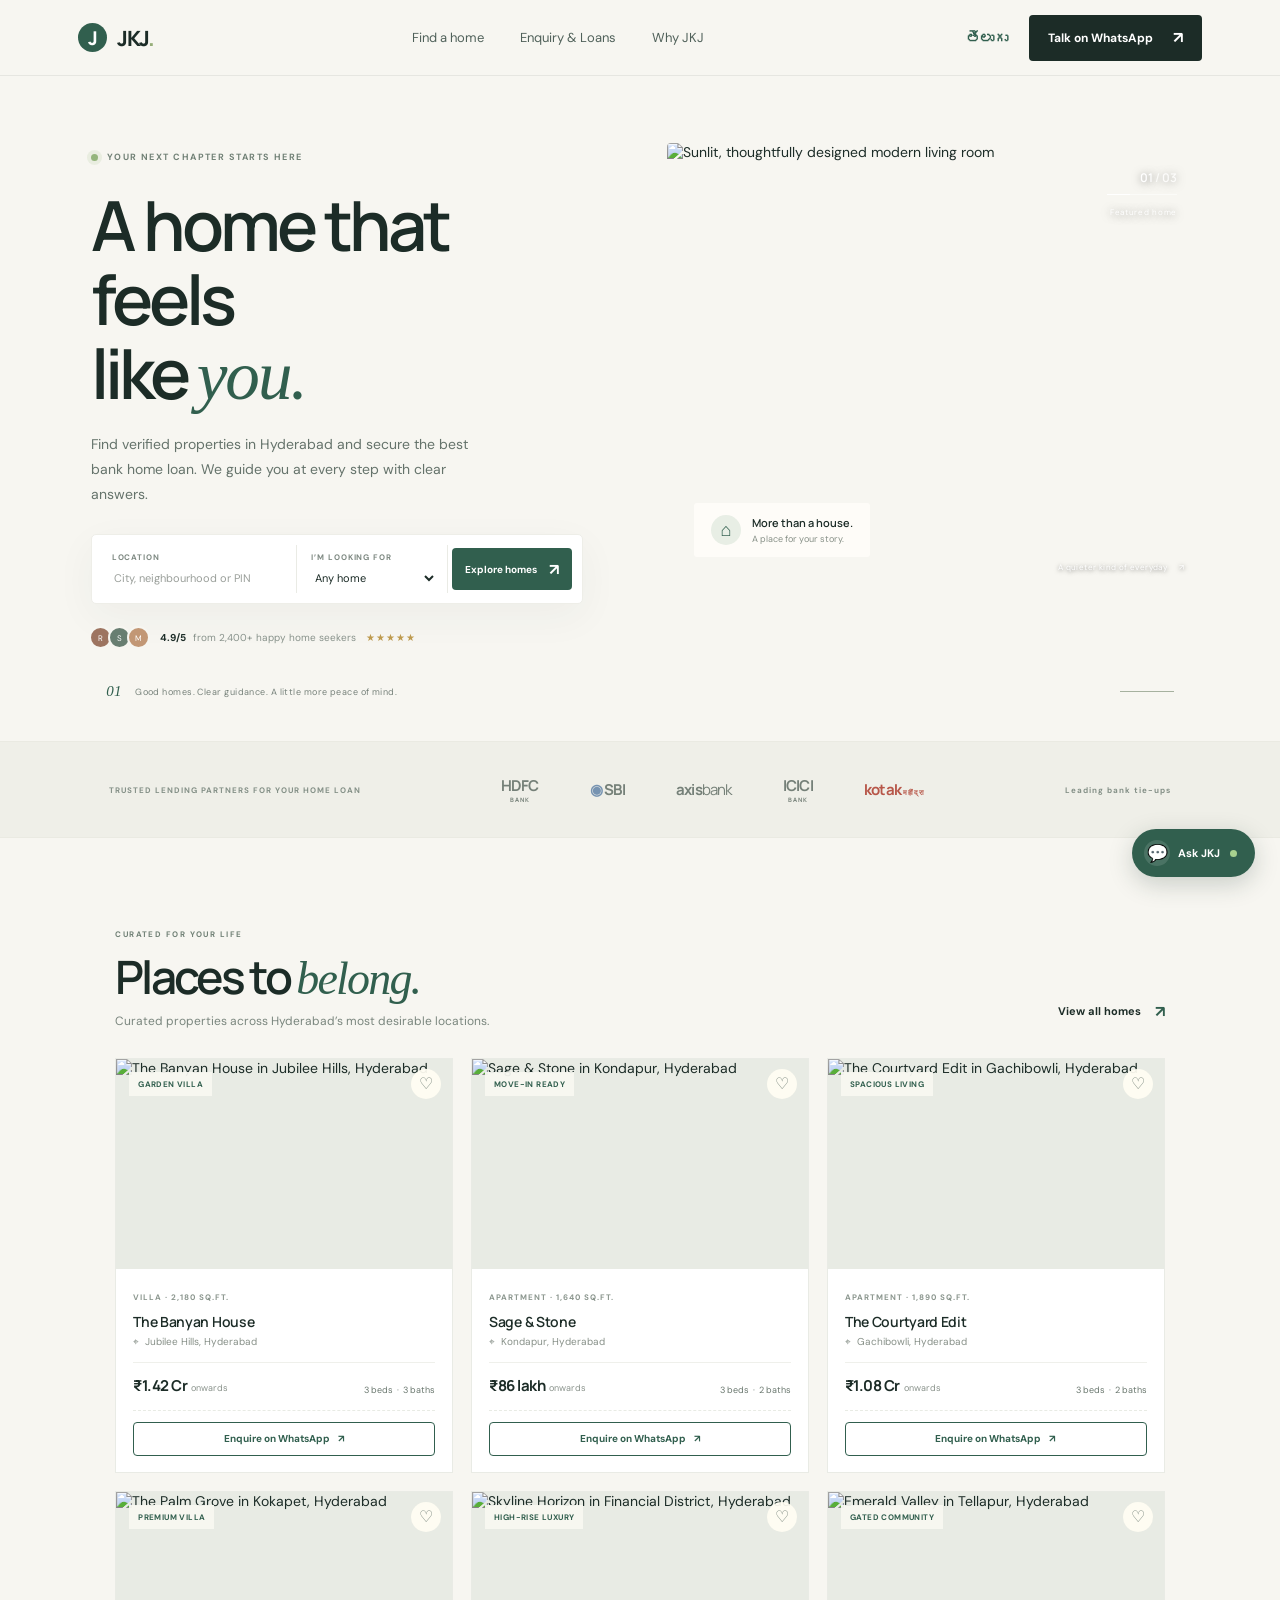
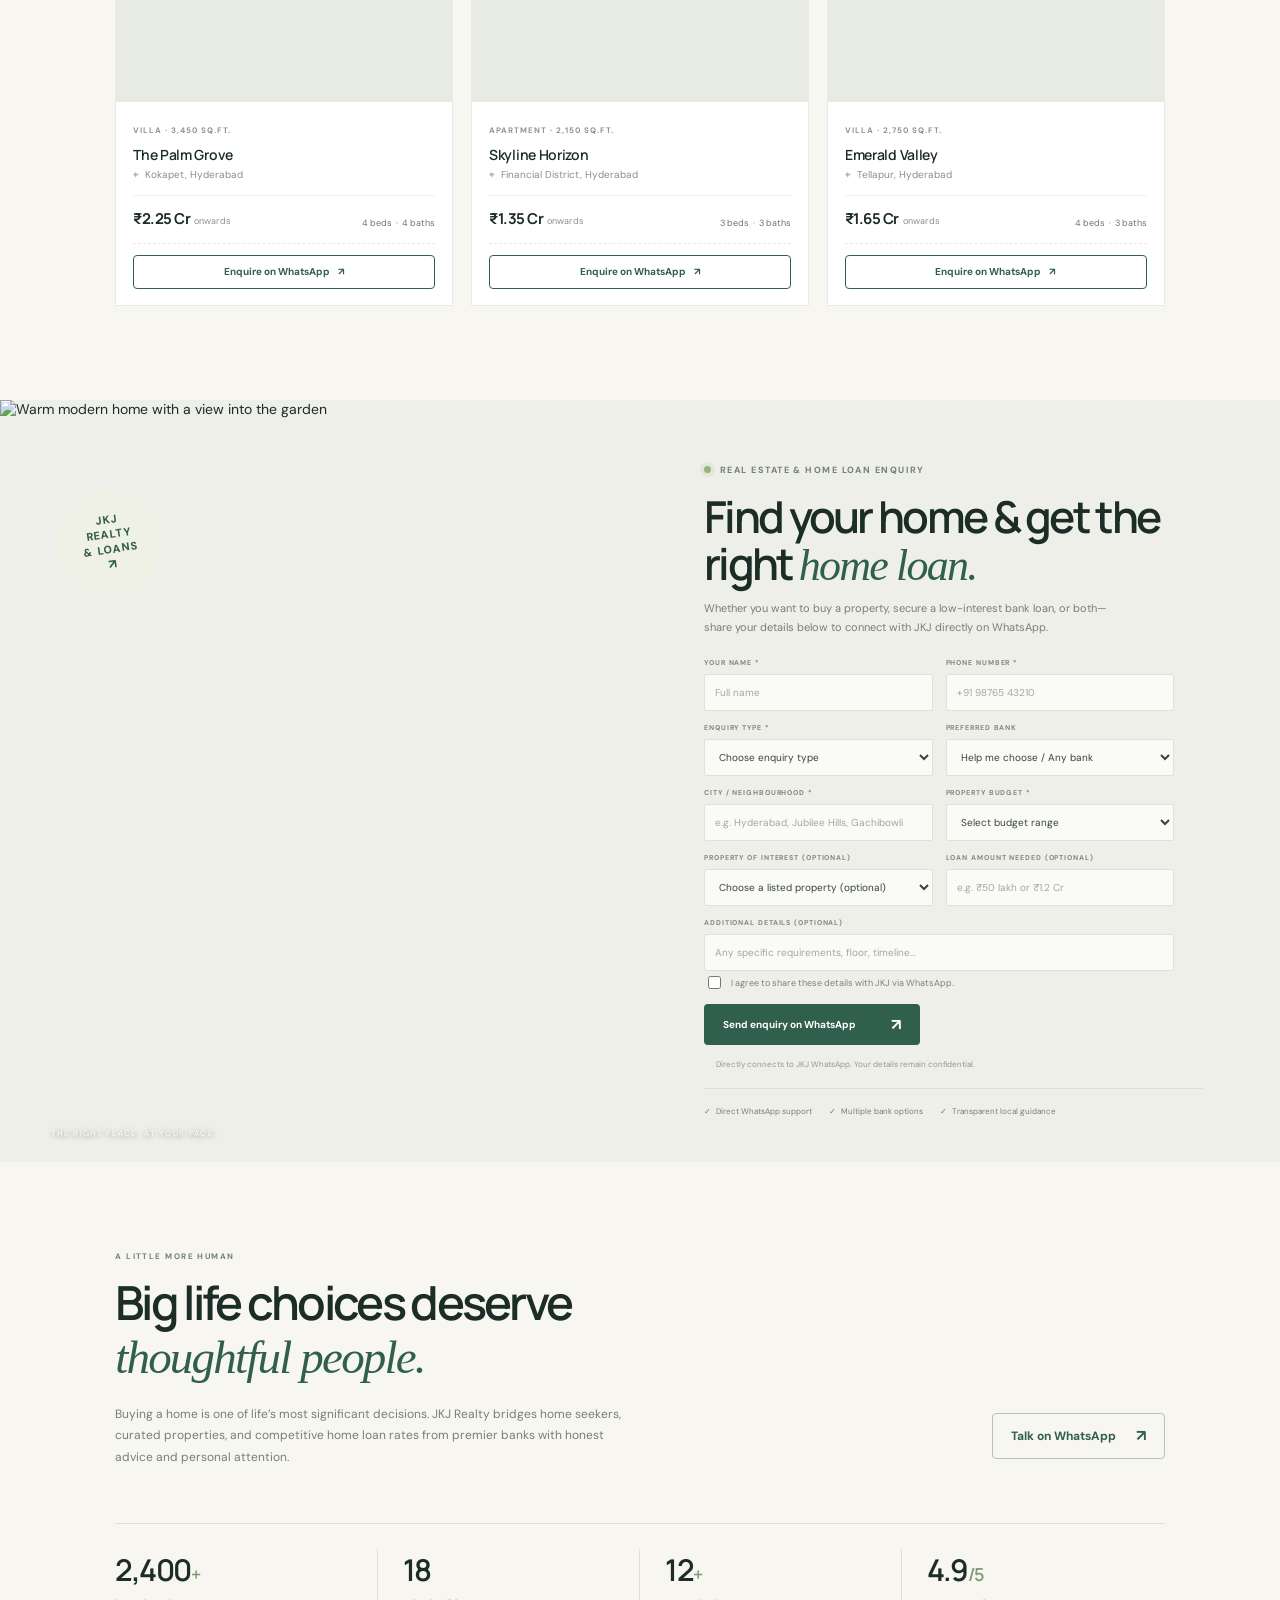
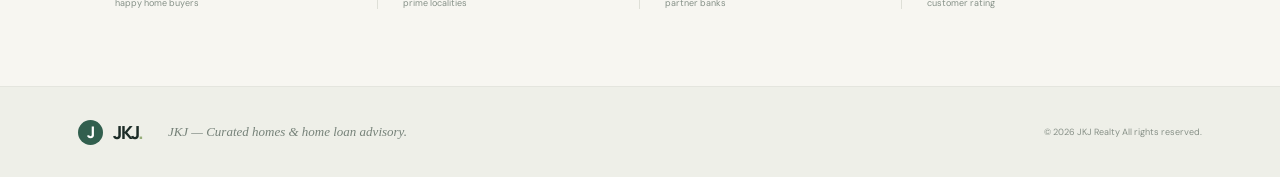
==== commit dcc198e5: "Remove WhatsApp phone number from codebase and documentation" ====
--- a/index.html
+++ b/index.html
@@ -4,7 +4,7 @@
   <meta charset="utf-8">
   <meta name="viewport" content="width=device-width, initial-scale=1">
   <meta name="theme-color" content="#f7f5ef">
-  <meta name="description" content="Find premium properties in Hyderabad and plan your bank home loan with JKJ. Direct WhatsApp enquiry to +91 9642638241.">
+  <meta name="description" content="Find premium properties in Hyderabad and plan your bank home loan with JKJ. Direct WhatsApp enquiry.">
   <title>JKJ — Real Estate &amp; Home Loans | హైదరాబాద్</title>
   <link rel="preconnect" href="https://fonts.googleapis.com">
   <link rel="preconnect" href="https://fonts.gstatic.com" crossorigin>
@@ -121,7 +121,7 @@
             </label>
             <label>
               <span data-i18n="phoneLabel">PHONE NUMBER *</span>
-              <input required name="phone" id="custPhone" type="tel" inputmode="tel" pattern="[0-9+() -]{10,16}" placeholder="+91 96426 38241" data-i18n-placeholder="phonePlaceholder">
+              <input required name="phone" id="custPhone" type="tel" inputmode="tel" pattern="[0-9+() -]{10,16}" placeholder="+91 98765 43210" data-i18n-placeholder="phonePlaceholder">
             </label>
           </div>
           <div class="form-row">
@@ -215,7 +215,7 @@
                 <span class="pulse-dot"></span>
                 <div>
                   <p class="wa-action-text" id="waAlertStrong" data-i18n="waAlertStrong">ముఖ్య గమనిక: WhatsApp తెరిచిన తర్వాత దయచేసి "Send" (పంపండి) బటన్‌ను తప్పనిసరిగా నొక్కండి!</p>
-                  <p class="wa-action-sub" id="waAlertDesc" data-i18n="waAlertDesc">మీ విచారణ వివరాలన్నీ WhatsApp మెసేజ్‌లో సిద్ధంగా ఉన్నాయి. మీరు "Send" నొక్కినప్పుడే అవి మా JKJ బృందానికి (+91 9642638241) అందుతాయి.</p>
+                  <p class="wa-action-sub" id="waAlertDesc" data-i18n="waAlertDesc">మీ విచారణ వివరాలన్నీ WhatsApp మెసేజ్‌లో సిద్ధంగా ఉన్నాయి. మీరు "Send" నొక్కినప్పుడే అవి మా JKJ బృందానికి అందుతాయి.</p>
                 </div>
               </div>
               <div class="instruction-cta">
@@ -226,7 +226,7 @@
             </div>
           </div>
 
-          <small class="privacy-note" data-i18n="privacyNote">Directly connects to JKJ WhatsApp (+91 9642638241). Your details remain confidential.</small>
+          <small class="privacy-note" data-i18n="privacyNote">Directly connects to JKJ WhatsApp. Your details remain confidential.</small>
         </form>
 
         <div class="loan-trust">
@@ -290,7 +290,7 @@
       <input id="chatInput" autocomplete="off" placeholder="Write a message…" data-i18n-placeholder="chatPlaceholder">
       <button aria-label="Send message">↑</button>
     </form>
-    <div class="chat-footer" data-i18n="chatFooter">Official WhatsApp: +91 9642638241</div>
+    <div class="chat-footer" data-i18n="chatFooter">Official JKJ WhatsApp Support</div>
   </aside>
 </body>
 </html>
